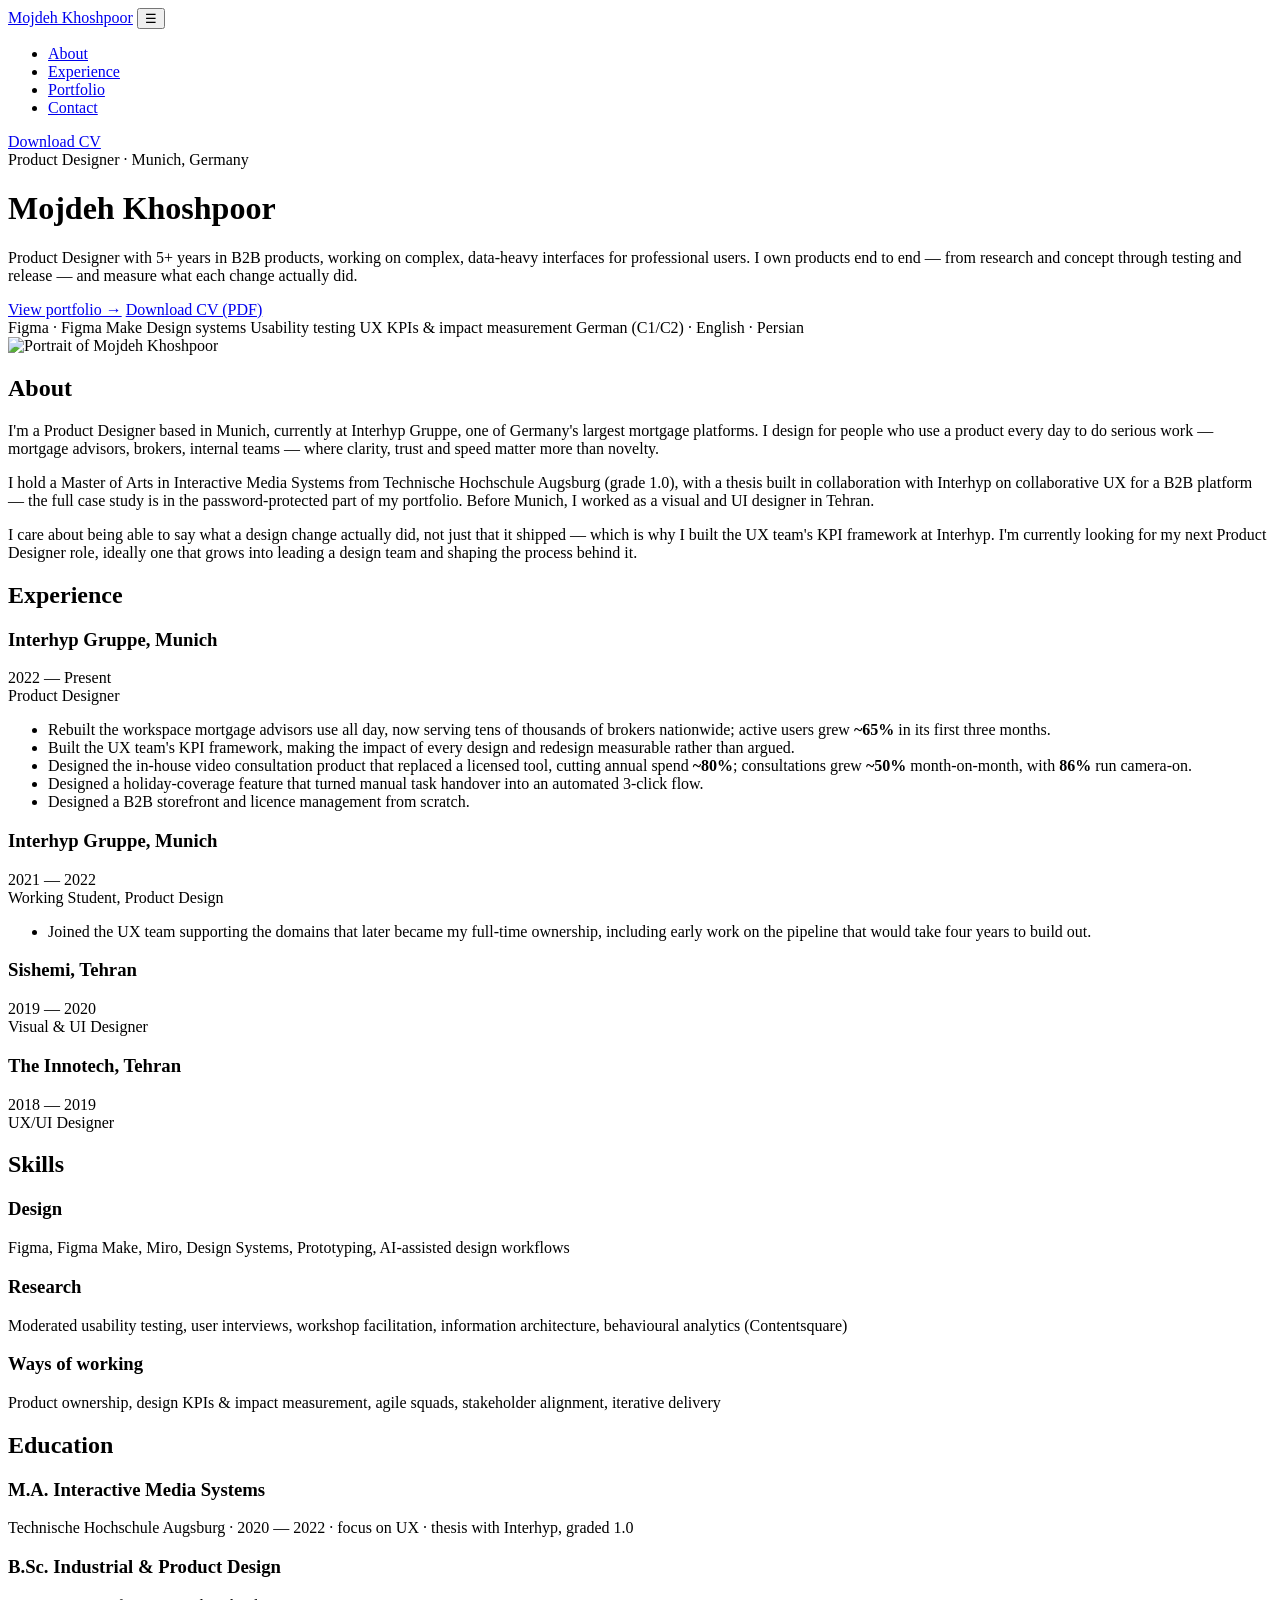
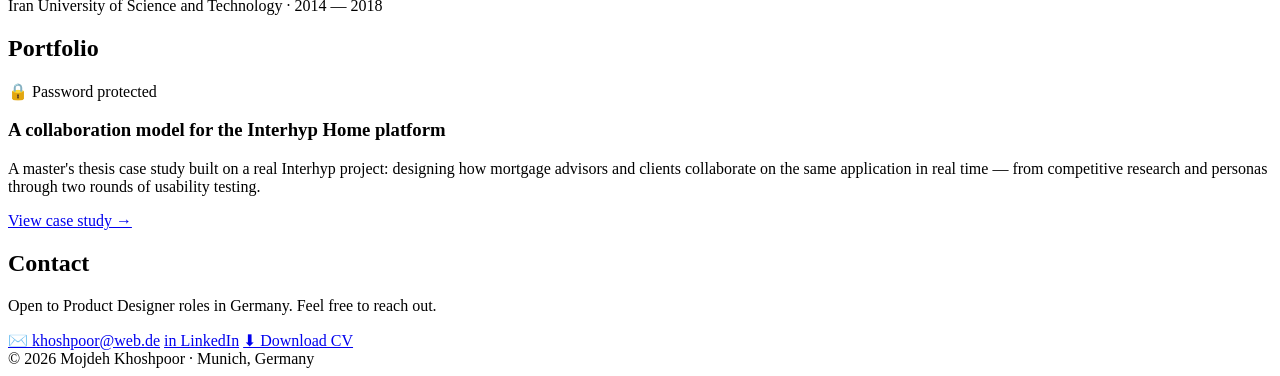
==== index.html @ 69d90b88 "Create index.html" ====
<!doctype html>
<html lang="en">
<head>
<meta charset="UTF-8">
<meta name="viewport" content="width=device-width, initial-scale=1">
<title>Mojdeh Khoshpoor — Product Designer</title>
<meta name="description" content="Mojdeh Khoshpoor, Product Designer in Munich. CV, experience and case studies.">
<link rel="icon" href="data:,">
<link rel="preconnect" href="https://fonts.googleapis.com">
<link rel="preconnect" href="https://fonts.gstatic.com" crossorigin>
<link href="https://fonts.googleapis.com/css2?family=Fraunces:opsz,wght@9..144,500;9..144,600&family=Inter:wght@400;500;600;700&display=swap" rel="stylesheet">
<link rel="stylesheet" href="assets/css/style.css">
</head>
<body>

<nav class="nav">
  <div class="wrap">
    <a class="brand" href="#top">Mojdeh Khoshpoor</a>
    <button class="menu-toggle" id="menuToggle" aria-label="Toggle menu">☰</button>
    <div class="nav-links" id="navLinks">
      <ul>
        <li><a class="navlink" href="#about">About</a></li>
        <li><a class="navlink" href="#experience">Experience</a></li>
        <li><a class="navlink" href="portfolio.html">Portfolio</a></li>
        <li><a class="navlink" href="#contact">Contact</a></li>
      </ul>
      <a class="btn" href="assets/pdf/Mojdeh_Khoshpoor_CV.pdf" download>Download CV</a>
    </div>
  </div>
</nav>

<header class="hero" id="top">
  <div class="wrap">
    <div>
      <span class="eyebrow">Product Designer · Munich, Germany</span>
      <h1>Mojdeh Khoshpoor</h1>
      <p class="lede">Product Designer with 5+ years in B2B products, working on complex, data-heavy interfaces for professional users. I own products end to end — from research and concept through testing and release — and measure what each change actually did.</p>
      <div class="hero-actions">
        <a class="btn btn-accent" href="portfolio.html">View portfolio →</a>
        <a class="btn btn-outline" href="assets/pdf/Mojdeh_Khoshpoor_CV.pdf" download>Download CV (PDF)</a>
      </div>
      <div class="hero-tags">
        <span class="tag">Figma · Figma Make</span>
        <span class="tag">Design systems</span>
        <span class="tag">Usability testing</span>
        <span class="tag">UX KPIs &amp; impact measurement</span>
        <span class="tag">German (C1/C2) · English · Persian</span>
      </div>
    </div>
    <img class="hero-photo" src="assets/img/headshot.jpg" alt="Portrait of Mojdeh Khoshpoor">
  </div>
</header>

<section id="about">
  <div class="wrap two-col">
    <h2>About</h2>
    <div>
      <p class="lede">I'm a Product Designer based in Munich, currently at Interhyp Gruppe, one of Germany's largest mortgage platforms. I design for people who use a product every day to do serious work — mortgage advisors, brokers, internal teams — where clarity, trust and speed matter more than novelty.</p>
      <p>I hold a Master of Arts in Interactive Media Systems from Technische Hochschule Augsburg (grade 1.0), with a thesis built in collaboration with Interhyp on collaborative UX for a B2B platform — the full case study is in the password-protected part of my portfolio. Before Munich, I worked as a visual and UI designer in Tehran.</p>
      <p>I care about being able to say what a design change actually did, not just that it shipped — which is why I built the UX team's KPI framework at Interhyp. I'm currently looking for my next Product Designer role, ideally one that grows into leading a design team and shaping the process behind it.</p>
    </div>
  </div>
</section>

<section id="experience">
  <div class="wrap two-col">
    <h2>Experience</h2>
    <div>

      <div class="job">
        <div class="job-head">
          <h3>Interhyp Gruppe, Munich</h3>
          <span class="job-time">2022 — Present</span>
        </div>
        <div class="job-role">Product Designer</div>
        <ul>
          <li>Rebuilt the workspace mortgage advisors use all day, now serving tens of thousands of brokers nationwide; active users grew <b>~65%</b> in its first three months.</li>
          <li>Built the UX team's KPI framework, making the impact of every design and redesign measurable rather than argued.</li>
          <li>Designed the in-house video consultation product that replaced a licensed tool, cutting annual spend <b>~80%</b>; consultations grew <b>~50%</b> month-on-month, with <b>86%</b> run camera-on.</li>
          <li>Designed a holiday-coverage feature that turned manual task handover into an automated 3-click flow.</li>
          <li>Designed a B2B storefront and licence management from scratch.</li>
        </ul>
      </div>

      <div class="job">
        <div class="job-head">
          <h3>Interhyp Gruppe, Munich</h3>
          <span class="job-time">2021 — 2022</span>
        </div>
        <div class="job-role">Working Student, Product Design</div>
        <ul>
          <li>Joined the UX team supporting the domains that later became my full-time ownership, including early work on the pipeline that would take four years to build out.</li>
        </ul>
      </div>

      <div class="job">
        <div class="job-head">
          <h3>Sishemi, Tehran</h3>
          <span class="job-time">2019 — 2020</span>
        </div>
        <div class="job-role">Visual &amp; UI Designer</div>
      </div>

      <div class="job">
        <div class="job-head">
          <h3>The Innotech, Tehran</h3>
          <span class="job-time">2018 — 2019</span>
        </div>
        <div class="job-role">UX/UI Designer</div>
      </div>

    </div>
  </div>
</section>

<section id="skills">
  <div class="wrap two-col">
    <h2>Skills</h2>
    <div class="skills-grid">
      <div class="skill-card">
        <h3>Design</h3>
        <p>Figma, Figma Make, Miro, Design Systems, Prototyping, AI-assisted design workflows</p>
      </div>
      <div class="skill-card">
        <h3>Research</h3>
        <p>Moderated usability testing, user interviews, workshop facilitation, information architecture, behavioural analytics (Contentsquare)</p>
      </div>
      <div class="skill-card">
        <h3>Ways of working</h3>
        <p>Product ownership, design KPIs &amp; impact measurement, agile squads, stakeholder alignment, iterative delivery</p>
      </div>
    </div>
  </div>
</section>

<section id="education">
  <div class="wrap two-col">
    <h2>Education</h2>
    <div>
      <div class="edu-item">
        <h3>M.A. Interactive Media Systems</h3>
        <div class="edu-meta">Technische Hochschule Augsburg · 2020 — 2022 · focus on UX · thesis with Interhyp, graded 1.0</div>
      </div>
      <div class="edu-item">
        <h3>B.Sc. Industrial &amp; Product Design</h3>
        <div class="edu-meta">Iran University of Science and Technology · 2014 — 2018</div>
      </div>
    </div>
  </div>
</section>

<section id="portfolio-teaser">
  <div class="wrap">
    <h2>Portfolio</h2>
    <div class="pf-card">
      <div>
        <span class="lock-badge">🔒 Password protected</span>
        <h3>A collaboration model for the Interhyp Home platform</h3>
        <p>A master's thesis case study built on a real Interhyp project: designing how mortgage advisors and clients collaborate on the same application in real time — from competitive research and personas through two rounds of usability testing.</p>
      </div>
      <a class="btn btn-accent" href="portfolio.html">View case study →</a>
    </div>
  </div>
</section>

<section id="contact">
  <div class="wrap two-col">
    <h2>Contact</h2>
    <div>
      <p class="lede">Open to Product Designer roles in Germany. Feel free to reach out.</p>
      <div class="contact-links">
        <a href="mailto:khoshpoor@web.de">✉️ khoshpoor@web.de</a>
        <a href="https://linkedin.com/in/mkhoshpoor" target="_blank" rel="noopener">in LinkedIn</a>
        <a href="assets/pdf/Mojdeh_Khoshpoor_CV.pdf" download>⬇ Download CV</a>
      </div>
    </div>
  </div>
</section>

<footer>
  © <span id="year"></span> Mojdeh Khoshpoor · Munich, Germany
</footer>

<script>document.getElementById('year').textContent = new Date().getFullYear();</script>
<script src="assets/js/main.js"></script>
</body>
</html>
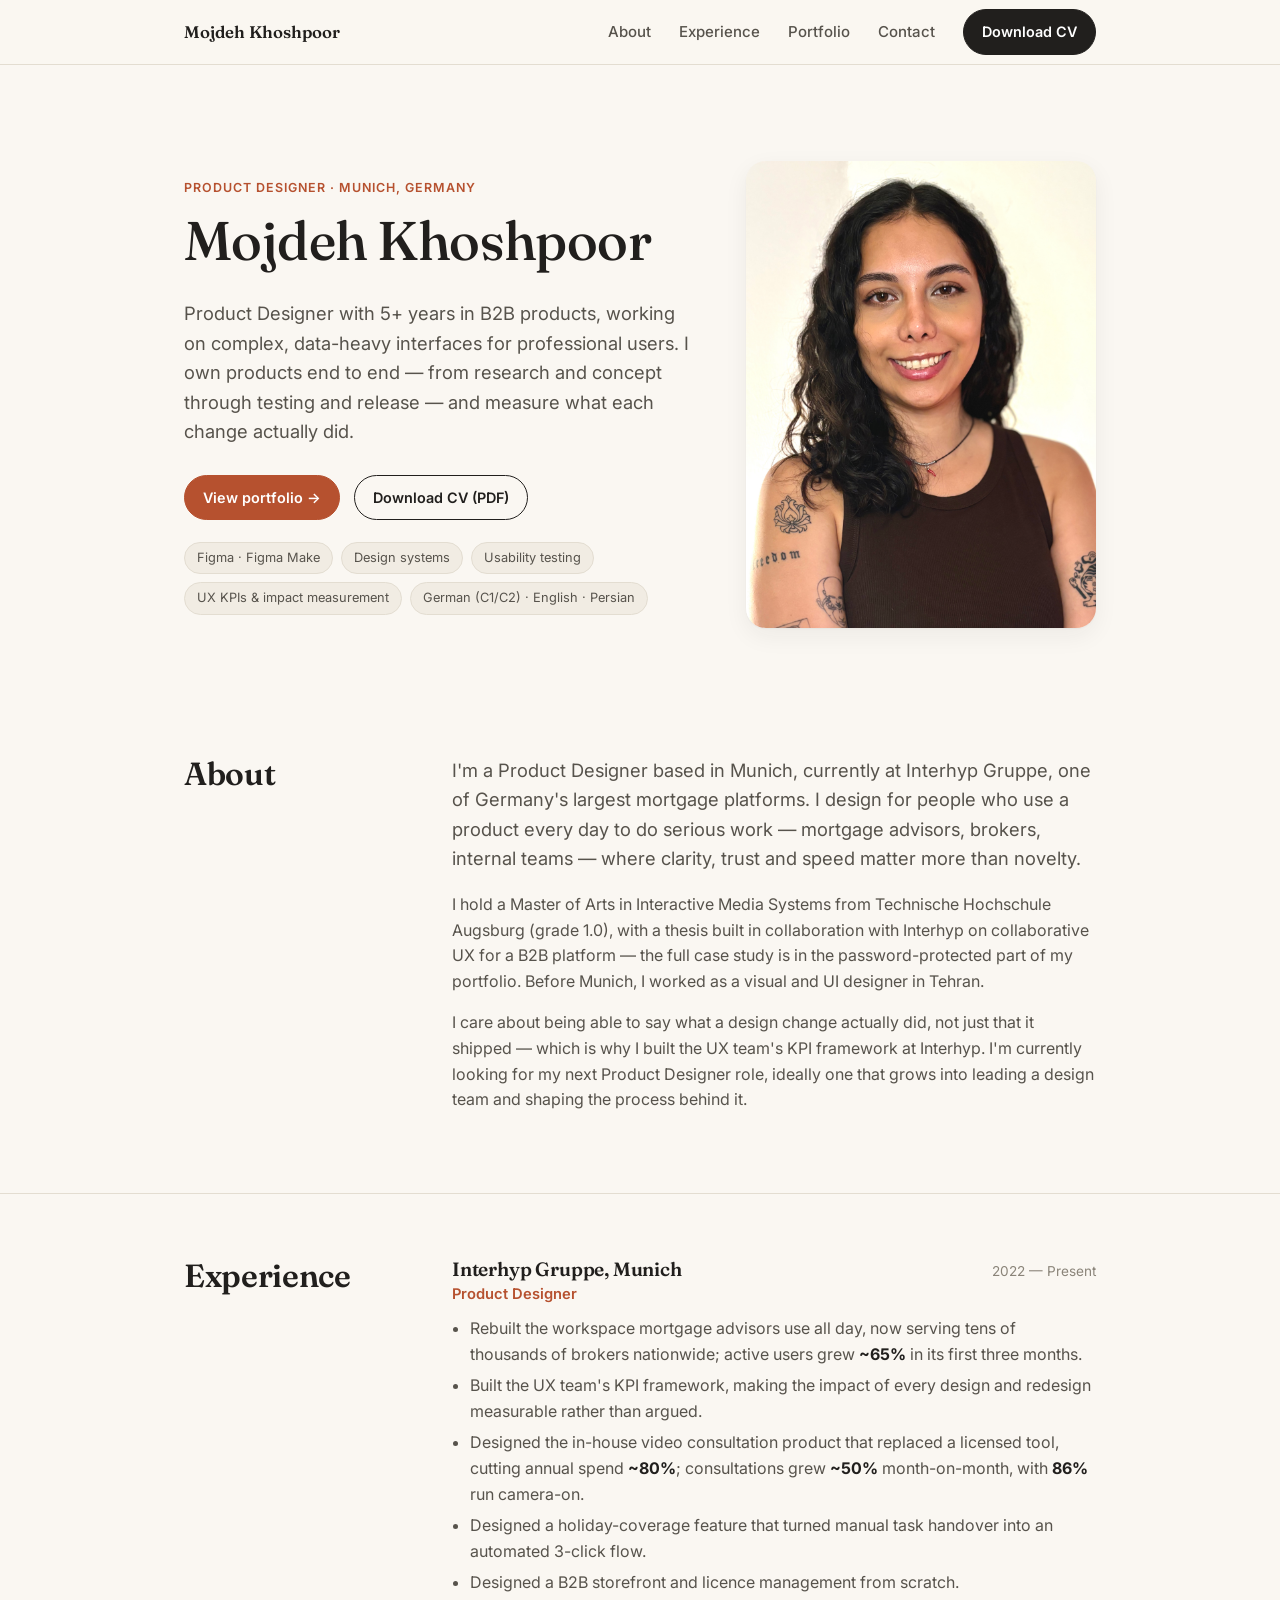
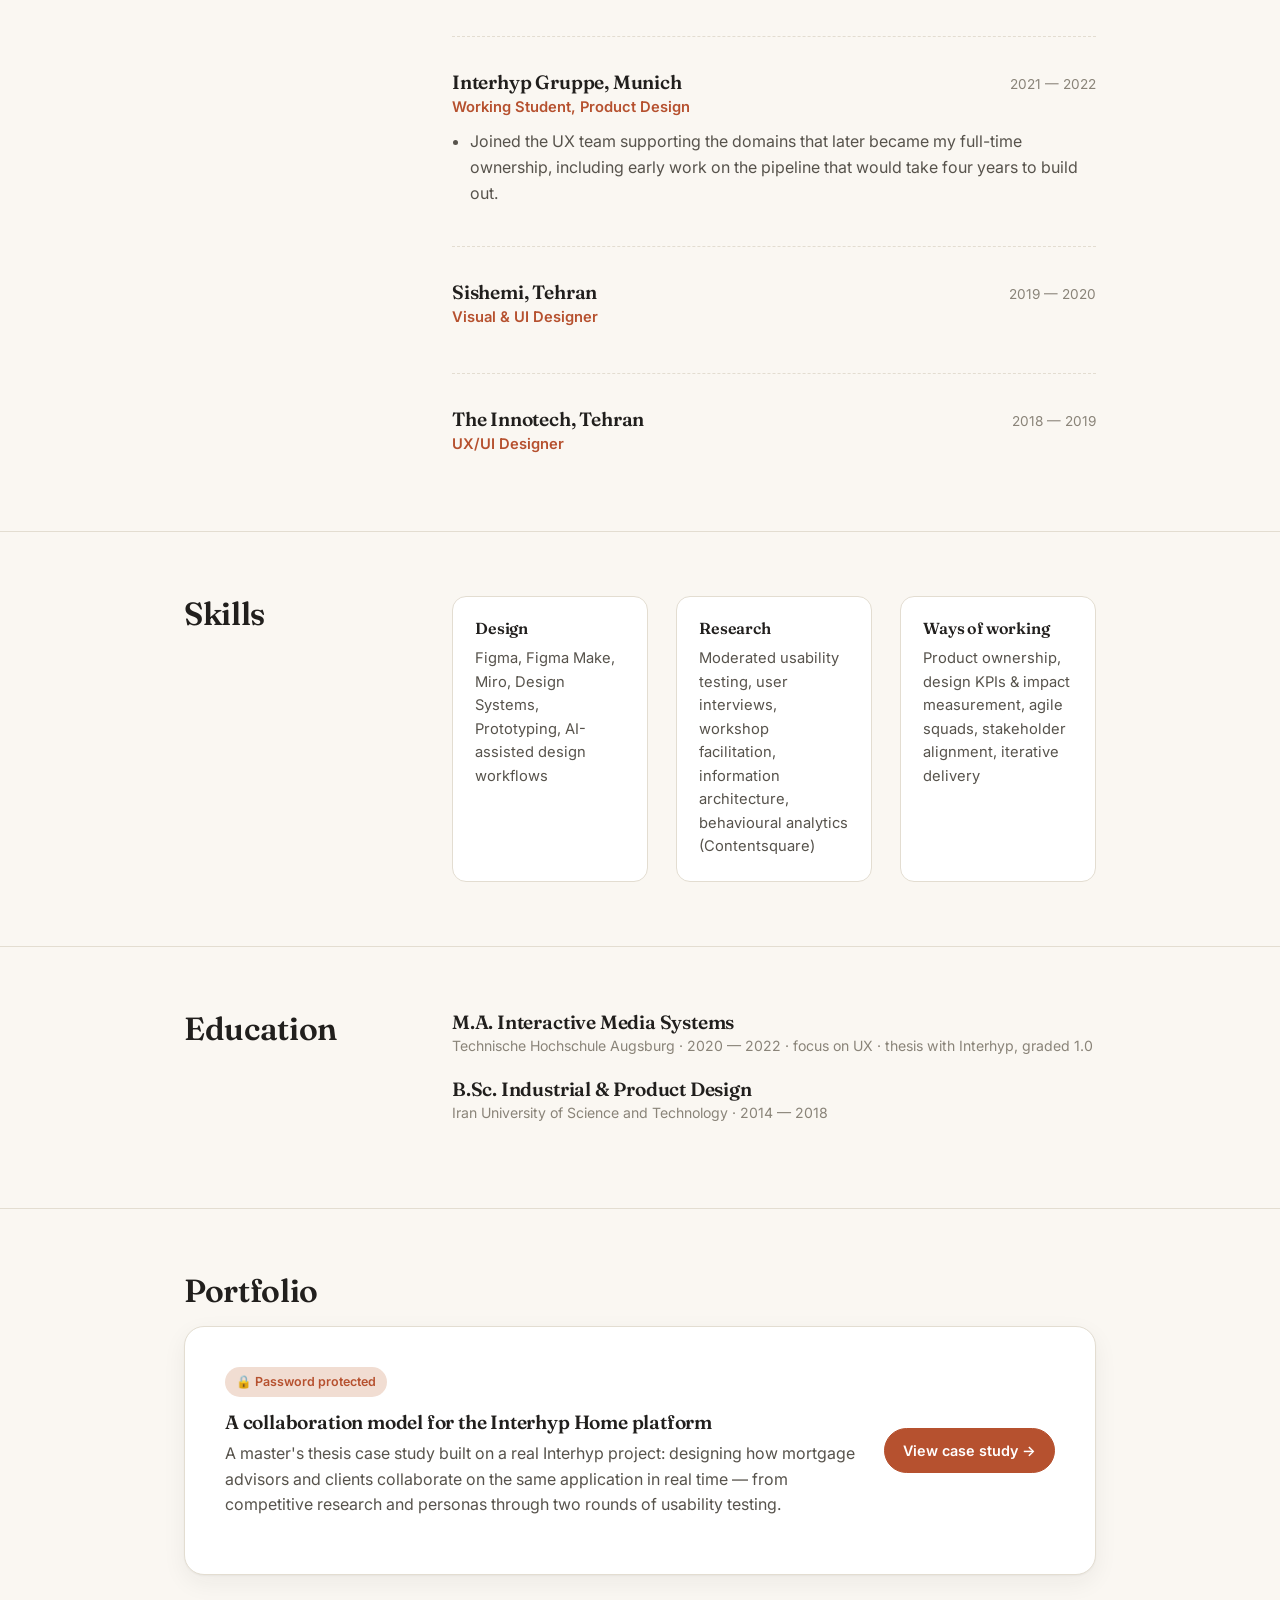
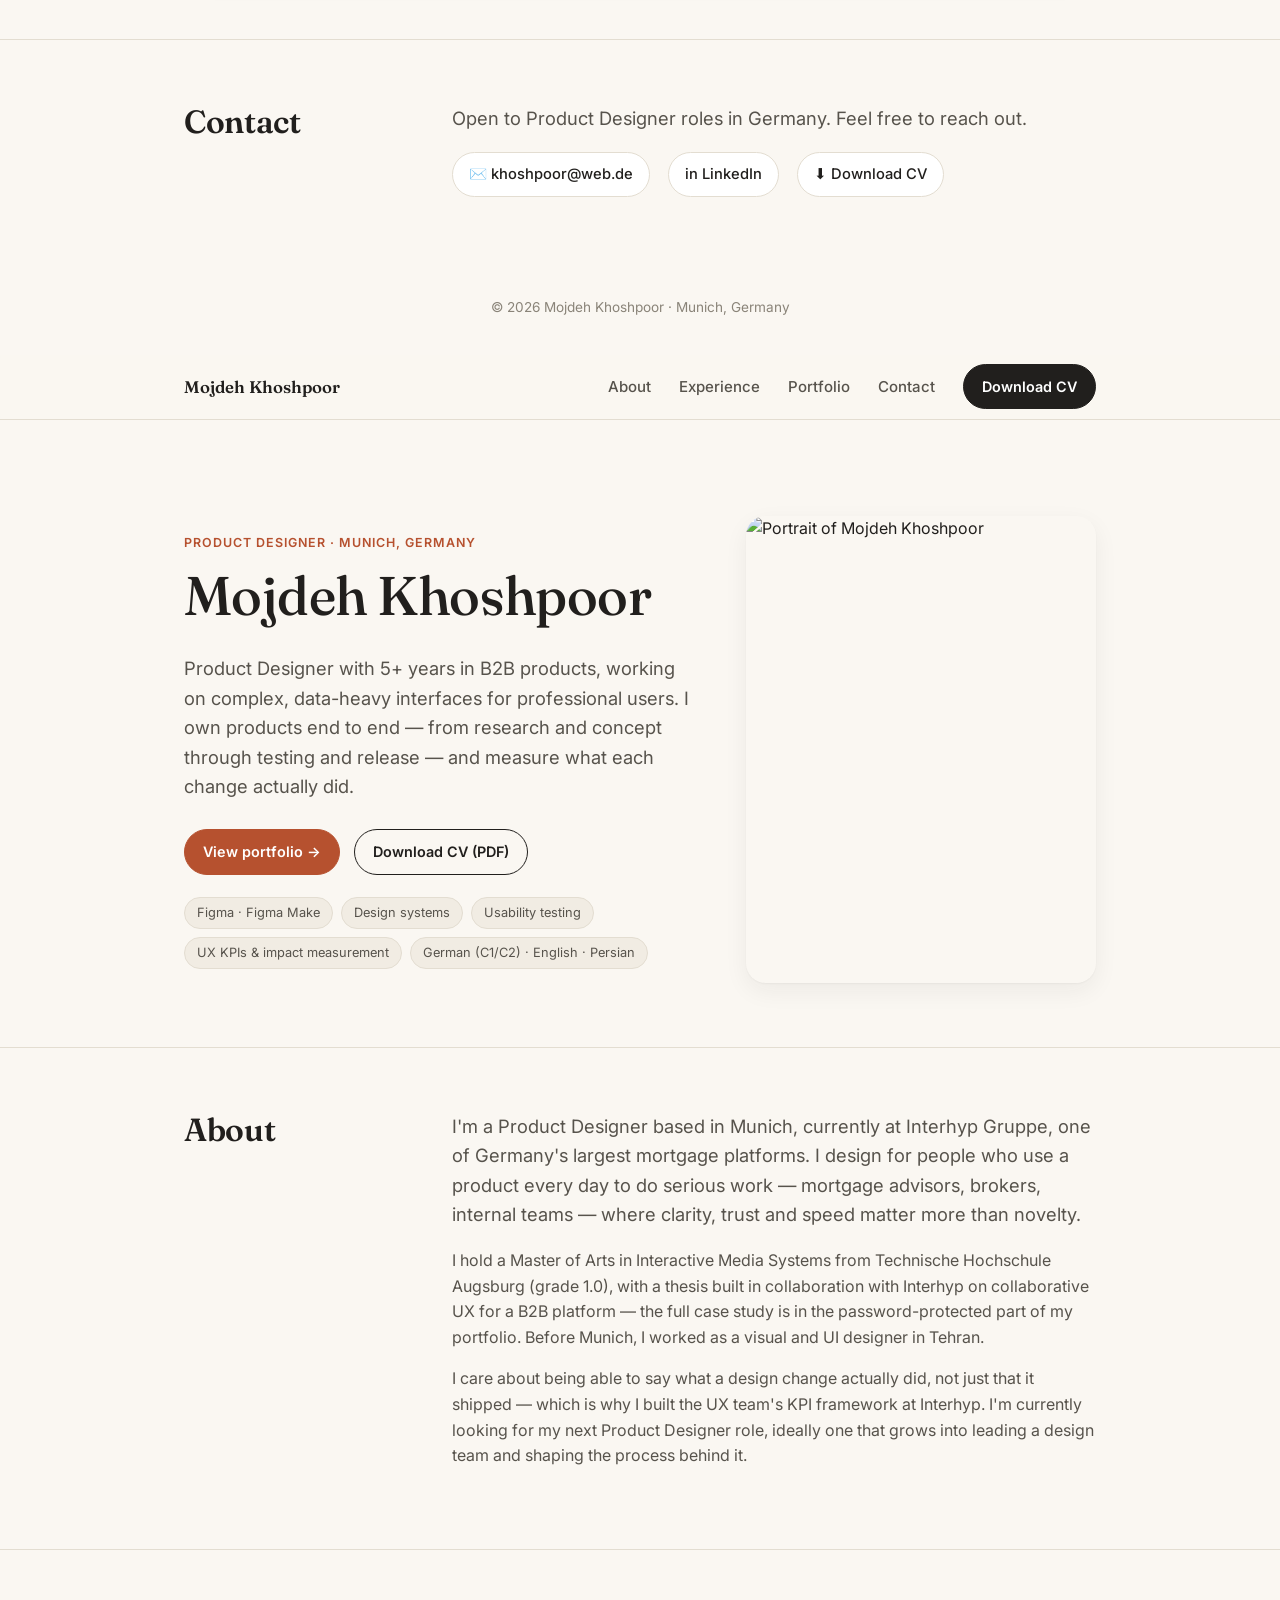
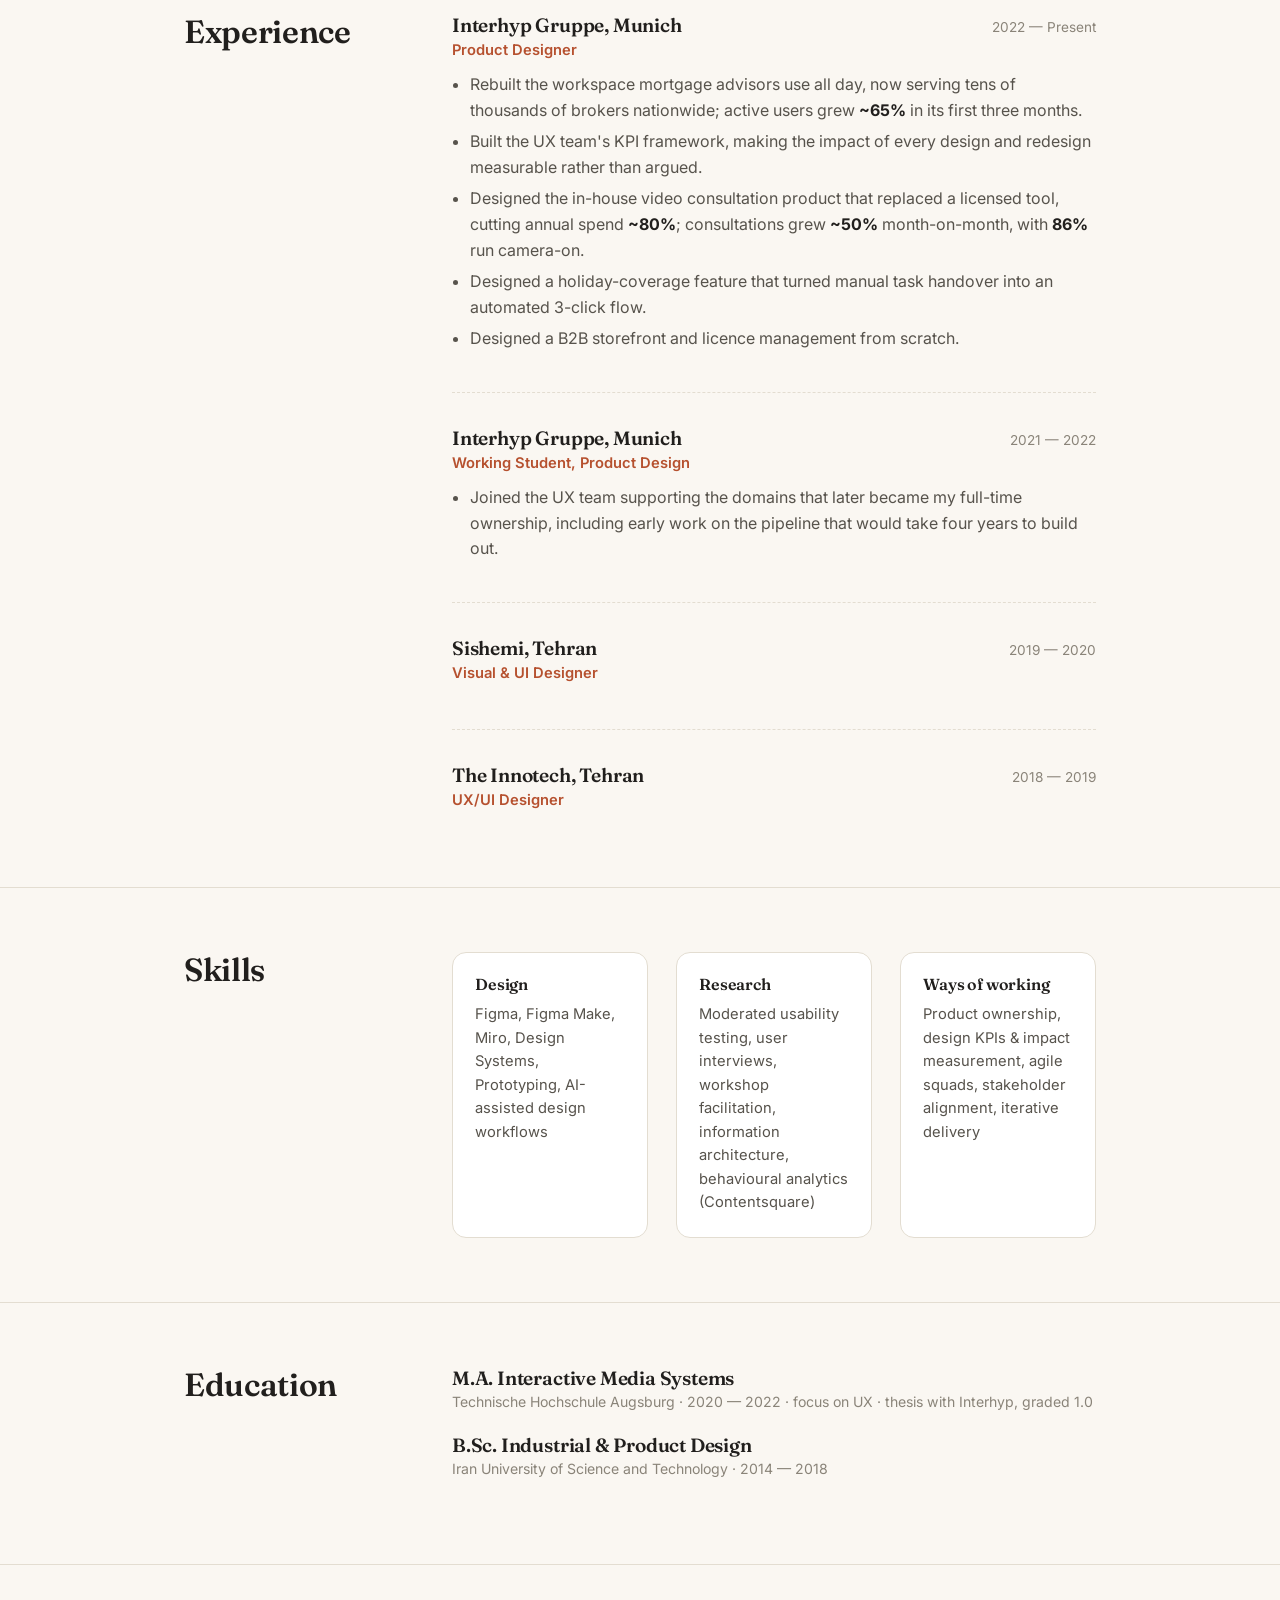
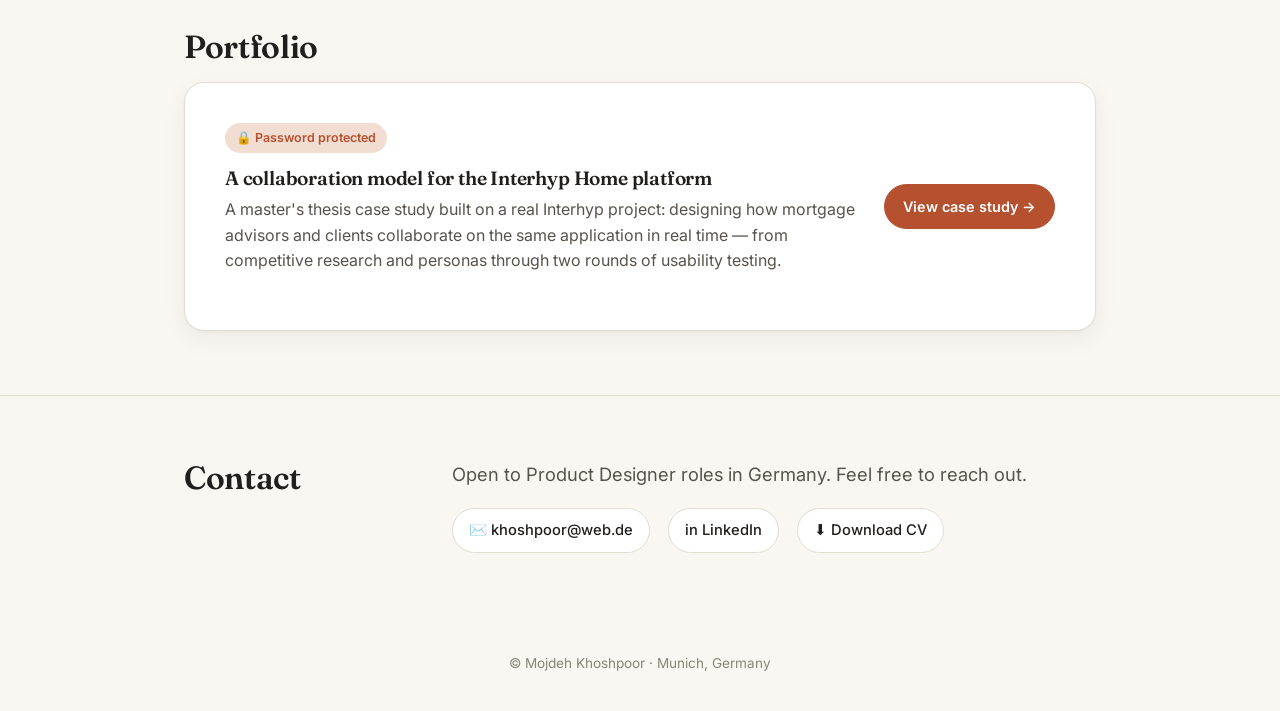
==== commit 22fdf345: "Update index.html" ====
--- a/index.html
+++ b/index.html
@@ -1,4 +1,5 @@
 <!doctype html>
+<html lang="en"><!doctype html>
 <html lang="en">
 <head>
 <meta charset="UTF-8">
@@ -47,7 +48,7 @@
         <span class="tag">German (C1/C2) · English · Persian</span>
       </div>
     </div>
-    <img class="hero-photo" src="assets/img/headshot.jpg" alt="Portrait of Mojdeh Khoshpoor">
+    <img class="hero-photo" src="assets/img/ax%20cv.jpg" alt="Portrait of Mojdeh Khoshpoor">
   </div>
 </header>
 
@@ -185,3 +186,189 @@
 <script src="assets/js/main.js"></script>
 </body>
 </html>
+
+<head>
+<meta charset="UTF-8">
+<meta name="viewport" content="width=device-width, initial-scale=1">
+<title>Mojdeh Khoshpoor — Product Designer</title>
+<meta name="description" content="Mojdeh Khoshpoor, Product Designer in Munich. CV, experience and case studies.">
+<link rel="icon" href="data:,">
+<link rel="preconnect" href="https://fonts.googleapis.com">
+<link rel="preconnect" href="https://fonts.gstatic.com" crossorigin>
+<link href="https://fonts.googleapis.com/css2?family=Fraunces:opsz,wght@9..144,500;9..144,600&family=Inter:wght@400;500;600;700&display=swap" rel="stylesheet">
+<link rel="stylesheet" href="assets/css/style.css">
+</head>
+<body>
+
+<nav class="nav">
+  <div class="wrap">
+    <a class="brand" href="#top">Mojdeh Khoshpoor</a>
+    <button class="menu-toggle" id="menuToggle" aria-label="Toggle menu">☰</button>
+    <div class="nav-links" id="navLinks">
+      <ul>
+        <li><a class="navlink" href="#about">About</a></li>
+        <li><a class="navlink" href="#experience">Experience</a></li>
+        <li><a class="navlink" href="portfolio.html">Portfolio</a></li>
+        <li><a class="navlink" href="#contact">Contact</a></li>
+      </ul>
+      <a class="btn" href="assets/pdf/Mojdeh_Khoshpoor_CV.pdf" download>Download CV</a>
+    </div>
+  </div>
+</nav>
+
+<header class="hero" id="top">
+  <div class="wrap">
+    <div>
+      <span class="eyebrow">Product Designer · Munich, Germany</span>
+      <h1>Mojdeh Khoshpoor</h1>
+      <p class="lede">Product Designer with 5+ years in B2B products, working on complex, data-heavy interfaces for professional users. I own products end to end — from research and concept through testing and release — and measure what each change actually did.</p>
+      <div class="hero-actions">
+        <a class="btn btn-accent" href="portfolio.html">View portfolio →</a>
+        <a class="btn btn-outline" href="assets/pdf/Mojdeh_Khoshpoor_CV.pdf" download>Download CV (PDF)</a>
+      </div>
+      <div class="hero-tags">
+        <span class="tag">Figma · Figma Make</span>
+        <span class="tag">Design systems</span>
+        <span class="tag">Usability testing</span>
+        <span class="tag">UX KPIs &amp; impact measurement</span>
+        <span class="tag">German (C1/C2) · English · Persian</span>
+      </div>
+    </div>
+    <img class="hero-photo" src="assets/img/headshot.jpg" alt="Portrait of Mojdeh Khoshpoor">
+  </div>
+</header>
+
+<section id="about">
+  <div class="wrap two-col">
+    <h2>About</h2>
+    <div>
+      <p class="lede">I'm a Product Designer based in Munich, currently at Interhyp Gruppe, one of Germany's largest mortgage platforms. I design for people who use a product every day to do serious work — mortgage advisors, brokers, internal teams — where clarity, trust and speed matter more than novelty.</p>
+      <p>I hold a Master of Arts in Interactive Media Systems from Technische Hochschule Augsburg (grade 1.0), with a thesis built in collaboration with Interhyp on collaborative UX for a B2B platform — the full case study is in the password-protected part of my portfolio. Before Munich, I worked as a visual and UI designer in Tehran.</p>
+      <p>I care about being able to say what a design change actually did, not just that it shipped — which is why I built the UX team's KPI framework at Interhyp. I'm currently looking for my next Product Designer role, ideally one that grows into leading a design team and shaping the process behind it.</p>
+    </div>
+  </div>
+</section>
+
+<section id="experience">
+  <div class="wrap two-col">
+    <h2>Experience</h2>
+    <div>
+
+      <div class="job">
+        <div class="job-head">
+          <h3>Interhyp Gruppe, Munich</h3>
+          <span class="job-time">2022 — Present</span>
+        </div>
+        <div class="job-role">Product Designer</div>
+        <ul>
+          <li>Rebuilt the workspace mortgage advisors use all day, now serving tens of thousands of brokers nationwide; active users grew <b>~65%</b> in its first three months.</li>
+          <li>Built the UX team's KPI framework, making the impact of every design and redesign measurable rather than argued.</li>
+          <li>Designed the in-house video consultation product that replaced a licensed tool, cutting annual spend <b>~80%</b>; consultations grew <b>~50%</b> month-on-month, with <b>86%</b> run camera-on.</li>
+          <li>Designed a holiday-coverage feature that turned manual task handover into an automated 3-click flow.</li>
+          <li>Designed a B2B storefront and licence management from scratch.</li>
+        </ul>
+      </div>
+
+      <div class="job">
+        <div class="job-head">
+          <h3>Interhyp Gruppe, Munich</h3>
+          <span class="job-time">2021 — 2022</span>
+        </div>
+        <div class="job-role">Working Student, Product Design</div>
+        <ul>
+          <li>Joined the UX team supporting the domains that later became my full-time ownership, including early work on the pipeline that would take four years to build out.</li>
+        </ul>
+      </div>
+
+      <div class="job">
+        <div class="job-head">
+          <h3>Sishemi, Tehran</h3>
+          <span class="job-time">2019 — 2020</span>
+        </div>
+        <div class="job-role">Visual &amp; UI Designer</div>
+      </div>
+
+      <div class="job">
+        <div class="job-head">
+          <h3>The Innotech, Tehran</h3>
+          <span class="job-time">2018 — 2019</span>
+        </div>
+        <div class="job-role">UX/UI Designer</div>
+      </div>
+
+    </div>
+  </div>
+</section>
+
+<section id="skills">
+  <div class="wrap two-col">
+    <h2>Skills</h2>
+    <div class="skills-grid">
+      <div class="skill-card">
+        <h3>Design</h3>
+        <p>Figma, Figma Make, Miro, Design Systems, Prototyping, AI-assisted design workflows</p>
+      </div>
+      <div class="skill-card">
+        <h3>Research</h3>
+        <p>Moderated usability testing, user interviews, workshop facilitation, information architecture, behavioural analytics (Contentsquare)</p>
+      </div>
+      <div class="skill-card">
+        <h3>Ways of working</h3>
+        <p>Product ownership, design KPIs &amp; impact measurement, agile squads, stakeholder alignment, iterative delivery</p>
+      </div>
+    </div>
+  </div>
+</section>
+
+<section id="education">
+  <div class="wrap two-col">
+    <h2>Education</h2>
+    <div>
+      <div class="edu-item">
+        <h3>M.A. Interactive Media Systems</h3>
+        <div class="edu-meta">Technische Hochschule Augsburg · 2020 — 2022 · focus on UX · thesis with Interhyp, graded 1.0</div>
+      </div>
+      <div class="edu-item">
+        <h3>B.Sc. Industrial &amp; Product Design</h3>
+        <div class="edu-meta">Iran University of Science and Technology · 2014 — 2018</div>
+      </div>
+    </div>
+  </div>
+</section>
+
+<section id="portfolio-teaser">
+  <div class="wrap">
+    <h2>Portfolio</h2>
+    <div class="pf-card">
+      <div>
+        <span class="lock-badge">🔒 Password protected</span>
+        <h3>A collaboration model for the Interhyp Home platform</h3>
+        <p>A master's thesis case study built on a real Interhyp project: designing how mortgage advisors and clients collaborate on the same application in real time — from competitive research and personas through two rounds of usability testing.</p>
+      </div>
+      <a class="btn btn-accent" href="portfolio.html">View case study →</a>
+    </div>
+  </div>
+</section>
+
+<section id="contact">
+  <div class="wrap two-col">
+    <h2>Contact</h2>
+    <div>
+      <p class="lede">Open to Product Designer roles in Germany. Feel free to reach out.</p>
+      <div class="contact-links">
+        <a href="mailto:khoshpoor@web.de">✉️ khoshpoor@web.de</a>
+        <a href="https://linkedin.com/in/mkhoshpoor" target="_blank" rel="noopener">in LinkedIn</a>
+        <a href="assets/pdf/Mojdeh_Khoshpoor_CV.pdf" download>⬇ Download CV</a>
+      </div>
+    </div>
+  </div>
+</section>
+
+<footer>
+  © <span id="year"></span> Mojdeh Khoshpoor · Munich, Germany
+</footer>
+
+<script>document.getElementById('year').textContent = new Date().getFullYear();</script>
+<script src="assets/js/main.js"></script>
+</body>
+</html>
--- a/assets/css/style.css
+++ b/assets/css/style.css
@@ -0,0 +1,340 @@
+/* ============================================
+   Mojdeh Khoshpoor — Portfolio & CV
+   ============================================ */
+
+:root{
+  --bg: #faf7f2;
+  --bg-alt: #f1ece3;
+  --ink: #211f1d;
+  --ink-soft: #57534c;
+  --ink-faint: #8a8479;
+  --line: #e3ddd1;
+  --accent: #b6512f;
+  --accent-soft: #f1ddd2;
+  --card: #ffffff;
+  --radius: 14px;
+  --maxw: 960px;
+  --serif: "Fraunces", Georgia, serif;
+  --sans: "Inter", -apple-system, BlinkMacSystemFont, "Segoe UI", sans-serif;
+  --shadow: 0 1px 2px rgba(33,31,29,0.04), 0 8px 24px rgba(33,31,29,0.06);
+}
+
+*{ box-sizing:border-box; }
+html{ scroll-behavior:smooth; }
+body{
+  margin:0;
+  background:var(--bg);
+  color:var(--ink);
+  font-family:var(--sans);
+  font-size:16px;
+  line-height:1.6;
+  -webkit-font-smoothing:antialiased;
+}
+img{ max-width:100%; display:block; }
+a{ color:inherit; }
+.wrap{ max-width:var(--maxw); margin:0 auto; padding:0 24px; }
+
+h1,h2,h3,h4{
+  font-family:var(--serif);
+  font-weight:600;
+  line-height:1.15;
+  margin:0 0 0.5em;
+  letter-spacing:-0.01em;
+}
+h1{ font-size:clamp(2.2rem, 5vw, 3.4rem); font-weight:500; }
+h2{ font-size:clamp(1.5rem, 3vw, 2rem); }
+h3{ font-size:1.2rem; }
+p{ margin:0 0 1em; color:var(--ink-soft); }
+.lede{ font-size:1.15rem; color:var(--ink-soft); }
+
+.eyebrow{
+  display:inline-block;
+  font-family:var(--sans);
+  font-size:0.78rem;
+  font-weight:600;
+  letter-spacing:0.08em;
+  text-transform:uppercase;
+  color:var(--accent);
+  margin-bottom:0.9em;
+}
+
+/* ---------- nav ---------- */
+.nav{
+  position:sticky; top:0; z-index:50;
+  background:rgba(250,247,242,0.86);
+  backdrop-filter:saturate(180%) blur(10px);
+  border-bottom:1px solid var(--line);
+}
+.nav .wrap{
+  display:flex; align-items:center; justify-content:space-between;
+  height:64px;
+}
+.nav .brand{
+  font-family:var(--serif); font-weight:600; font-size:1.05rem;
+  text-decoration:none; color:var(--ink);
+}
+.nav ul{
+  list-style:none; display:flex; gap:28px; margin:0; padding:0;
+}
+.nav a.navlink{
+  text-decoration:none; color:var(--ink-soft); font-size:0.94rem;
+  font-weight:500;
+}
+.nav a.navlink:hover{ color:var(--ink); }
+.nav-links{ display:flex; align-items:center; gap:28px; }
+.btn{
+  display:inline-flex; align-items:center; gap:8px;
+  background:var(--ink); color:#fff !important;
+  padding:10px 18px; border-radius:999px;
+  text-decoration:none; font-size:0.9rem; font-weight:600;
+  border:1px solid var(--ink);
+  transition:transform .15s ease, opacity .15s ease;
+}
+.btn:hover{ opacity:0.85; }
+.btn.btn-outline{
+  background:transparent; color:var(--ink) !important;
+  border:1px solid var(--ink);
+}
+.btn.btn-accent{ background:var(--accent); border-color:var(--accent); }
+.menu-toggle{
+  display:none; background:none; border:none; cursor:pointer;
+  font-size:1.4rem; color:var(--ink); padding:6px;
+}
+
+/* ---------- hero ---------- */
+.hero{
+  padding:96px 0 64px;
+}
+.hero .wrap{
+  display:grid; grid-template-columns: 1.3fr 0.9fr; gap:56px; align-items:center;
+}
+.hero-photo{
+  width:100%; aspect-ratio: 3/4; object-fit:cover;
+  border-radius:20px; box-shadow:var(--shadow);
+}
+.hero-actions{ display:flex; gap:14px; flex-wrap:wrap; margin-top:28px; }
+.hero-tags{ display:flex; gap:8px; flex-wrap:wrap; margin-top:22px; }
+.tag{
+  font-size:0.8rem; color:var(--ink-soft); background:var(--bg-alt);
+  border:1px solid var(--line); padding:5px 12px; border-radius:999px;
+}
+
+/* ---------- sections ---------- */
+section{ padding:64px 0; border-top:1px solid var(--line); }
+section:first-of-type{ border-top:none; }
+
+.two-col{ display:grid; grid-template-columns: 220px 1fr; gap:48px; }
+.two-col h2{ margin-bottom:0; }
+
+/* experience */
+.job{ margin-bottom:34px; padding-bottom:34px; border-bottom:1px dashed var(--line); }
+.job:last-child{ border-bottom:none; margin-bottom:0; padding-bottom:0; }
+.job-head{ display:flex; justify-content:space-between; align-items:baseline; gap:16px; flex-wrap:wrap; }
+.job-head h3{ margin:0; }
+.job-time{ font-size:0.85rem; color:var(--ink-faint); white-space:nowrap; }
+.job-role{ color:var(--accent); font-weight:600; font-size:0.92rem; margin-bottom:10px; }
+.job ul{ margin:10px 0 0; padding-left:1.1em; color:var(--ink-soft); }
+.job li{ margin-bottom:6px; }
+.job li b, .job li strong{ color:var(--ink); }
+
+/* skills grid */
+.skills-grid{ display:grid; grid-template-columns:repeat(3,1fr); gap:28px; }
+.skill-card{
+  background:var(--card); border:1px solid var(--line); border-radius:var(--radius);
+  padding:22px 22px;
+}
+.skill-card h3{ font-size:1rem; margin-bottom:10px; }
+.skill-card p{ margin:0; font-size:0.92rem; }
+
+/* education */
+.edu-item{ margin-bottom:20px; }
+.edu-item h3{ margin-bottom:2px; }
+.edu-meta{ font-size:0.88rem; color:var(--ink-faint); }
+
+/* portfolio teaser */
+.pf-card{
+  background:var(--card); border:1px solid var(--line); border-radius:20px;
+  padding:40px; display:grid; grid-template-columns: 1fr auto; gap:24px; align-items:center;
+  box-shadow:var(--shadow);
+}
+.pf-card h3{ margin-bottom:8px; }
+.lock-badge{
+  display:inline-flex; align-items:center; gap:6px;
+  font-size:0.78rem; font-weight:600; color:var(--accent);
+  background:var(--accent-soft); padding:5px 11px; border-radius:999px; margin-bottom:14px;
+}
+
+/* contact / footer */
+.contact-links{ display:flex; gap:18px; flex-wrap:wrap; margin-top:18px; }
+.contact-links a{
+  display:flex; align-items:center; gap:8px;
+  text-decoration:none; color:var(--ink);
+  border:1px solid var(--line); padding:10px 16px; border-radius:999px;
+  font-size:0.92rem; font-weight:500; background:var(--card);
+}
+.contact-links a:hover{ border-color:var(--accent); color:var(--accent); }
+footer{ padding:36px 0; text-align:center; color:var(--ink-faint); font-size:0.85rem; }
+
+/* ---------- responsive ---------- */
+@media (max-width: 860px){
+  .hero .wrap{ grid-template-columns:1fr; }
+  .hero-photo{ max-width:280px; aspect-ratio:1/1; }
+  .two-col{ grid-template-columns:1fr; }
+  .skills-grid{ grid-template-columns:1fr; }
+  .menu-toggle{ display:block; }
+  .nav-links{ position:relative; }
+  .nav-links ul{
+    display:none; position:absolute; top:52px; right:0; flex-direction:column;
+    background:var(--card); border:1px solid var(--line); border-radius:12px;
+    padding:10px; box-shadow:var(--shadow); min-width:180px; gap:2px;
+  }
+  .nav-links ul li{ width:100%; }
+  .nav-links ul a{ display:block; padding:10px 12px; border-radius:8px; }
+  .nav-links ul a:hover{ background:var(--bg-alt); }
+  .nav-links.open ul{ display:flex; }
+  .nav-links .btn{ display:none; }
+  .nav-links.open .btn{ display:inline-flex; margin-top:8px; }
+  .pf-card{ grid-template-columns:1fr; text-align:left; }
+}
+
+/* ============================================
+   Portfolio / case-study page
+   ============================================ */
+
+.case-hero{ padding:64px 0 40px; }
+.case-meta{
+  display:grid; grid-template-columns:repeat(4,1fr); gap:20px; margin-top:36px;
+  padding-top:28px; border-top:1px solid var(--line);
+}
+.case-meta div span{ display:block; }
+.case-meta .label{ font-size:0.75rem; text-transform:uppercase; letter-spacing:0.06em; color:var(--ink-faint); margin-bottom:4px; }
+.case-meta .value{ font-weight:600; font-size:0.95rem; }
+
+.case-section{ padding:52px 0; border-top:1px solid var(--line); }
+.case-section h2{ margin-bottom:0.6em; }
+.case-section .lede{ max-width:640px; }
+
+figure{ margin:28px 0; }
+figure img{ border-radius:14px; border:1px solid var(--line); }
+figcaption{ font-size:0.85rem; color:var(--ink-faint); margin-top:10px; text-align:center; }
+
+.callout{
+  background:var(--bg-alt); border-left:3px solid var(--accent);
+  padding:18px 22px; border-radius:0 10px 10px 0; margin:24px 0;
+}
+.callout p{ margin:0; color:var(--ink); font-size:0.96rem; }
+.callout .stat{ font-family:var(--serif); font-size:1.6rem; color:var(--accent); font-weight:600; margin-right:8px; }
+
+.grid-2{ display:grid; grid-template-columns:1fr 1fr; gap:24px; }
+.grid-4{ display:grid; grid-template-columns:repeat(4,1fr); gap:16px; }
+
+.persona-card{
+  background:var(--card); border:1px solid var(--line); border-radius:14px; overflow:hidden;
+}
+.persona-card img{ border-radius:0; border:none; aspect-ratio:16/10; object-fit:cover; object-position:top; }
+.persona-card .pc-body{ padding:16px 18px; }
+.persona-card h4{ margin:0 0 2px; font-family:var(--sans); font-size:0.98rem; font-weight:700; }
+.persona-card .pc-role{ font-size:0.8rem; color:var(--accent); font-weight:600; margin-bottom:8px; }
+.persona-card p{ font-size:0.86rem; margin:0; }
+
+.process-steps{ display:flex; gap:10px; flex-wrap:wrap; margin:26px 0 6px; }
+.process-steps .step{
+  flex:1; min-width:140px; background:var(--card); border:1px solid var(--line);
+  border-radius:12px; padding:16px; text-align:center; position:relative;
+}
+.process-steps .step .num{
+  width:26px; height:26px; border-radius:50%; background:var(--accent); color:#fff;
+  display:flex; align-items:center; justify-content:center; font-size:0.8rem; font-weight:700;
+  margin:0 auto 10px;
+}
+.process-steps .step h4{ font-family:var(--sans); font-size:0.88rem; margin:0; }
+
+.finding-table{ width:100%; border-collapse:collapse; margin:20px 0; font-size:0.9rem; }
+.finding-table th, .finding-table td{ text-align:left; padding:10px 12px; border-bottom:1px solid var(--line); }
+.finding-table th{ font-size:0.75rem; text-transform:uppercase; letter-spacing:0.05em; color:var(--ink-faint); font-weight:600; }
+.sev{ display:inline-block; width:10px; height:10px; border-radius:3px; margin-right:6px; vertical-align:middle; }
+.sev-3{ background:#c0432b; } .sev-2{ background:#d98a3d; } .sev-1{ background:#cbb35a; } .sev-0{ background:#9fb090; }
+
+.insight{
+  border:1px solid var(--line); border-radius:14px; padding:22px 24px; margin-bottom:18px; background:var(--card);
+}
+.insight h4{ font-family:var(--sans); font-size:0.98rem; margin-bottom:10px; }
+.insight .row{ margin-bottom:6px; font-size:0.92rem; }
+.insight .row b{ color:var(--ink); }
+
+/* ---------- selected work (multi-project) ---------- */
+.work-toc{
+  list-style:none; margin:24px 0 0; padding:0;
+  display:grid; grid-template-columns:1fr 1fr; gap:6px 24px;
+}
+.work-toc li{
+  display:flex; justify-content:space-between; align-items:baseline; gap:10px;
+  border-bottom:1px solid var(--line); padding-bottom:6px;
+}
+.work-toc a{
+  text-decoration:none; color:var(--ink); font-weight:500; font-size:0.94rem;
+}
+.work-toc a:hover{ color:var(--accent); }
+.work-toc .wt-note{
+  font-size:0.76rem; color:var(--ink-faint); white-space:nowrap;
+}
+
+.wblock{ display:grid; grid-template-columns:140px 1fr; gap:0 24px; margin-top:20px; }
+.wblock-label{
+  font-size:0.75rem; text-transform:uppercase; letter-spacing:0.07em;
+  color:var(--ink-faint); font-weight:600; padding-top:2px;
+}
+.wblock p{ margin:0 0 0.8em; }
+.wblock p:last-child{ margin-bottom:0; }
+.wblock ul{ margin:0; padding-left:1.1em; color:var(--ink-soft); }
+.wblock li{ margin-bottom:6px; }
+.wblock b{ color:var(--accent); }
+
+.metrics{ display:grid; grid-template-columns:repeat(3,1fr); gap:14px; }
+.metric{
+  background:var(--card); border:1px solid var(--line); border-radius:12px; padding:16px 18px;
+}
+.metric-num{
+  display:block; font-family:var(--serif); font-size:1.6rem; font-weight:600; color:var(--accent);
+}
+.metric-cap{ display:block; margin-top:6px; font-size:0.84rem; line-height:1.4; color:var(--ink-soft); }
+
+/* ---------- password gate ---------- */
+.gate{
+  min-height:80vh; display:flex; align-items:center; justify-content:center; padding:40px 24px;
+}
+.gate-card{
+  max-width:400px; width:100%; background:var(--card); border:1px solid var(--line);
+  border-radius:20px; padding:40px 36px; text-align:center; box-shadow:var(--shadow);
+}
+.gate-card .icon{ font-size:1.8rem; margin-bottom:14px; }
+.gate-card h2{ margin-bottom:8px; font-size:1.4rem; }
+.gate-card p{ font-size:0.92rem; margin-bottom:22px; }
+.gate-form{ display:flex; flex-direction:column; gap:12px; }
+.gate-form input{
+  padding:12px 16px; border-radius:10px; border:1px solid var(--line);
+  font-size:1rem; font-family:var(--sans); background:var(--bg);
+}
+.gate-form input:focus{ outline:2px solid var(--accent); outline-offset:1px; }
+.gate-form button{
+  padding:12px 16px; border-radius:10px; border:none; background:var(--ink); color:#fff;
+  font-size:0.95rem; font-weight:600; cursor:pointer;
+}
+.gate-form button:hover{ opacity:0.88; }
+.gate-error{ color:var(--accent); font-size:0.85rem; min-height:1.2em; }
+.hidden{ display:none !important; }
+
+@media (max-width:760px){
+  .case-meta{ grid-template-columns:repeat(2,1fr); }
+  .grid-2, .grid-4{ grid-template-columns:1fr 1fr; }
+  .metrics{ grid-template-columns:1fr 1fr; }
+  .work-toc{ grid-template-columns:1fr; }
+}
+@media (max-width:520px){
+  .grid-4{ grid-template-columns:1fr 1fr; }
+  .metrics{ grid-template-columns:1fr; }
+}
+@media (max-width:600px){
+  .wblock{ grid-template-columns:1fr; gap:4px; }
+  .wblock-label{ padding-top:0; }
+}
--- a/assets/css/style.css
+++ b/assets/css/style.css
@@ -0,0 +1,340 @@
+/* ============================================
+   Mojdeh Khoshpoor — Portfolio & CV
+   ============================================ */
+
+:root{
+  --bg: #faf7f2;
+  --bg-alt: #f1ece3;
+  --ink: #211f1d;
+  --ink-soft: #57534c;
+  --ink-faint: #8a8479;
+  --line: #e3ddd1;
+  --accent: #b6512f;
+  --accent-soft: #f1ddd2;
+  --card: #ffffff;
+  --radius: 14px;
+  --maxw: 960px;
+  --serif: "Fraunces", Georgia, serif;
+  --sans: "Inter", -apple-system, BlinkMacSystemFont, "Segoe UI", sans-serif;
+  --shadow: 0 1px 2px rgba(33,31,29,0.04), 0 8px 24px rgba(33,31,29,0.06);
+}
+
+*{ box-sizing:border-box; }
+html{ scroll-behavior:smooth; }
+body{
+  margin:0;
+  background:var(--bg);
+  color:var(--ink);
+  font-family:var(--sans);
+  font-size:16px;
+  line-height:1.6;
+  -webkit-font-smoothing:antialiased;
+}
+img{ max-width:100%; display:block; }
+a{ color:inherit; }
+.wrap{ max-width:var(--maxw); margin:0 auto; padding:0 24px; }
+
+h1,h2,h3,h4{
+  font-family:var(--serif);
+  font-weight:600;
+  line-height:1.15;
+  margin:0 0 0.5em;
+  letter-spacing:-0.01em;
+}
+h1{ font-size:clamp(2.2rem, 5vw, 3.4rem); font-weight:500; }
+h2{ font-size:clamp(1.5rem, 3vw, 2rem); }
+h3{ font-size:1.2rem; }
+p{ margin:0 0 1em; color:var(--ink-soft); }
+.lede{ font-size:1.15rem; color:var(--ink-soft); }
+
+.eyebrow{
+  display:inline-block;
+  font-family:var(--sans);
+  font-size:0.78rem;
+  font-weight:600;
+  letter-spacing:0.08em;
+  text-transform:uppercase;
+  color:var(--accent);
+  margin-bottom:0.9em;
+}
+
+/* ---------- nav ---------- */
+.nav{
+  position:sticky; top:0; z-index:50;
+  background:rgba(250,247,242,0.86);
+  backdrop-filter:saturate(180%) blur(10px);
+  border-bottom:1px solid var(--line);
+}
+.nav .wrap{
+  display:flex; align-items:center; justify-content:space-between;
+  height:64px;
+}
+.nav .brand{
+  font-family:var(--serif); font-weight:600; font-size:1.05rem;
+  text-decoration:none; color:var(--ink);
+}
+.nav ul{
+  list-style:none; display:flex; gap:28px; margin:0; padding:0;
+}
+.nav a.navlink{
+  text-decoration:none; color:var(--ink-soft); font-size:0.94rem;
+  font-weight:500;
+}
+.nav a.navlink:hover{ color:var(--ink); }
+.nav-links{ display:flex; align-items:center; gap:28px; }
+.btn{
+  display:inline-flex; align-items:center; gap:8px;
+  background:var(--ink); color:#fff !important;
+  padding:10px 18px; border-radius:999px;
+  text-decoration:none; font-size:0.9rem; font-weight:600;
+  border:1px solid var(--ink);
+  transition:transform .15s ease, opacity .15s ease;
+}
+.btn:hover{ opacity:0.85; }
+.btn.btn-outline{
+  background:transparent; color:var(--ink) !important;
+  border:1px solid var(--ink);
+}
+.btn.btn-accent{ background:var(--accent); border-color:var(--accent); }
+.menu-toggle{
+  display:none; background:none; border:none; cursor:pointer;
+  font-size:1.4rem; color:var(--ink); padding:6px;
+}
+
+/* ---------- hero ---------- */
+.hero{
+  padding:96px 0 64px;
+}
+.hero .wrap{
+  display:grid; grid-template-columns: 1.3fr 0.9fr; gap:56px; align-items:center;
+}
+.hero-photo{
+  width:100%; aspect-ratio: 3/4; object-fit:cover;
+  border-radius:20px; box-shadow:var(--shadow);
+}
+.hero-actions{ display:flex; gap:14px; flex-wrap:wrap; margin-top:28px; }
+.hero-tags{ display:flex; gap:8px; flex-wrap:wrap; margin-top:22px; }
+.tag{
+  font-size:0.8rem; color:var(--ink-soft); background:var(--bg-alt);
+  border:1px solid var(--line); padding:5px 12px; border-radius:999px;
+}
+
+/* ---------- sections ---------- */
+section{ padding:64px 0; border-top:1px solid var(--line); }
+section:first-of-type{ border-top:none; }
+
+.two-col{ display:grid; grid-template-columns: 220px 1fr; gap:48px; }
+.two-col h2{ margin-bottom:0; }
+
+/* experience */
+.job{ margin-bottom:34px; padding-bottom:34px; border-bottom:1px dashed var(--line); }
+.job:last-child{ border-bottom:none; margin-bottom:0; padding-bottom:0; }
+.job-head{ display:flex; justify-content:space-between; align-items:baseline; gap:16px; flex-wrap:wrap; }
+.job-head h3{ margin:0; }
+.job-time{ font-size:0.85rem; color:var(--ink-faint); white-space:nowrap; }
+.job-role{ color:var(--accent); font-weight:600; font-size:0.92rem; margin-bottom:10px; }
+.job ul{ margin:10px 0 0; padding-left:1.1em; color:var(--ink-soft); }
+.job li{ margin-bottom:6px; }
+.job li b, .job li strong{ color:var(--ink); }
+
+/* skills grid */
+.skills-grid{ display:grid; grid-template-columns:repeat(3,1fr); gap:28px; }
+.skill-card{
+  background:var(--card); border:1px solid var(--line); border-radius:var(--radius);
+  padding:22px 22px;
+}
+.skill-card h3{ font-size:1rem; margin-bottom:10px; }
+.skill-card p{ margin:0; font-size:0.92rem; }
+
+/* education */
+.edu-item{ margin-bottom:20px; }
+.edu-item h3{ margin-bottom:2px; }
+.edu-meta{ font-size:0.88rem; color:var(--ink-faint); }
+
+/* portfolio teaser */
+.pf-card{
+  background:var(--card); border:1px solid var(--line); border-radius:20px;
+  padding:40px; display:grid; grid-template-columns: 1fr auto; gap:24px; align-items:center;
+  box-shadow:var(--shadow);
+}
+.pf-card h3{ margin-bottom:8px; }
+.lock-badge{
+  display:inline-flex; align-items:center; gap:6px;
+  font-size:0.78rem; font-weight:600; color:var(--accent);
+  background:var(--accent-soft); padding:5px 11px; border-radius:999px; margin-bottom:14px;
+}
+
+/* contact / footer */
+.contact-links{ display:flex; gap:18px; flex-wrap:wrap; margin-top:18px; }
+.contact-links a{
+  display:flex; align-items:center; gap:8px;
+  text-decoration:none; color:var(--ink);
+  border:1px solid var(--line); padding:10px 16px; border-radius:999px;
+  font-size:0.92rem; font-weight:500; background:var(--card);
+}
+.contact-links a:hover{ border-color:var(--accent); color:var(--accent); }
+footer{ padding:36px 0; text-align:center; color:var(--ink-faint); font-size:0.85rem; }
+
+/* ---------- responsive ---------- */
+@media (max-width: 860px){
+  .hero .wrap{ grid-template-columns:1fr; }
+  .hero-photo{ max-width:280px; aspect-ratio:1/1; }
+  .two-col{ grid-template-columns:1fr; }
+  .skills-grid{ grid-template-columns:1fr; }
+  .menu-toggle{ display:block; }
+  .nav-links{ position:relative; }
+  .nav-links ul{
+    display:none; position:absolute; top:52px; right:0; flex-direction:column;
+    background:var(--card); border:1px solid var(--line); border-radius:12px;
+    padding:10px; box-shadow:var(--shadow); min-width:180px; gap:2px;
+  }
+  .nav-links ul li{ width:100%; }
+  .nav-links ul a{ display:block; padding:10px 12px; border-radius:8px; }
+  .nav-links ul a:hover{ background:var(--bg-alt); }
+  .nav-links.open ul{ display:flex; }
+  .nav-links .btn{ display:none; }
+  .nav-links.open .btn{ display:inline-flex; margin-top:8px; }
+  .pf-card{ grid-template-columns:1fr; text-align:left; }
+}
+
+/* ============================================
+   Portfolio / case-study page
+   ============================================ */
+
+.case-hero{ padding:64px 0 40px; }
+.case-meta{
+  display:grid; grid-template-columns:repeat(4,1fr); gap:20px; margin-top:36px;
+  padding-top:28px; border-top:1px solid var(--line);
+}
+.case-meta div span{ display:block; }
+.case-meta .label{ font-size:0.75rem; text-transform:uppercase; letter-spacing:0.06em; color:var(--ink-faint); margin-bottom:4px; }
+.case-meta .value{ font-weight:600; font-size:0.95rem; }
+
+.case-section{ padding:52px 0; border-top:1px solid var(--line); }
+.case-section h2{ margin-bottom:0.6em; }
+.case-section .lede{ max-width:640px; }
+
+figure{ margin:28px 0; }
+figure img{ border-radius:14px; border:1px solid var(--line); }
+figcaption{ font-size:0.85rem; color:var(--ink-faint); margin-top:10px; text-align:center; }
+
+.callout{
+  background:var(--bg-alt); border-left:3px solid var(--accent);
+  padding:18px 22px; border-radius:0 10px 10px 0; margin:24px 0;
+}
+.callout p{ margin:0; color:var(--ink); font-size:0.96rem; }
+.callout .stat{ font-family:var(--serif); font-size:1.6rem; color:var(--accent); font-weight:600; margin-right:8px; }
+
+.grid-2{ display:grid; grid-template-columns:1fr 1fr; gap:24px; }
+.grid-4{ display:grid; grid-template-columns:repeat(4,1fr); gap:16px; }
+
+.persona-card{
+  background:var(--card); border:1px solid var(--line); border-radius:14px; overflow:hidden;
+}
+.persona-card img{ border-radius:0; border:none; aspect-ratio:16/10; object-fit:cover; object-position:top; }
+.persona-card .pc-body{ padding:16px 18px; }
+.persona-card h4{ margin:0 0 2px; font-family:var(--sans); font-size:0.98rem; font-weight:700; }
+.persona-card .pc-role{ font-size:0.8rem; color:var(--accent); font-weight:600; margin-bottom:8px; }
+.persona-card p{ font-size:0.86rem; margin:0; }
+
+.process-steps{ display:flex; gap:10px; flex-wrap:wrap; margin:26px 0 6px; }
+.process-steps .step{
+  flex:1; min-width:140px; background:var(--card); border:1px solid var(--line);
+  border-radius:12px; padding:16px; text-align:center; position:relative;
+}
+.process-steps .step .num{
+  width:26px; height:26px; border-radius:50%; background:var(--accent); color:#fff;
+  display:flex; align-items:center; justify-content:center; font-size:0.8rem; font-weight:700;
+  margin:0 auto 10px;
+}
+.process-steps .step h4{ font-family:var(--sans); font-size:0.88rem; margin:0; }
+
+.finding-table{ width:100%; border-collapse:collapse; margin:20px 0; font-size:0.9rem; }
+.finding-table th, .finding-table td{ text-align:left; padding:10px 12px; border-bottom:1px solid var(--line); }
+.finding-table th{ font-size:0.75rem; text-transform:uppercase; letter-spacing:0.05em; color:var(--ink-faint); font-weight:600; }
+.sev{ display:inline-block; width:10px; height:10px; border-radius:3px; margin-right:6px; vertical-align:middle; }
+.sev-3{ background:#c0432b; } .sev-2{ background:#d98a3d; } .sev-1{ background:#cbb35a; } .sev-0{ background:#9fb090; }
+
+.insight{
+  border:1px solid var(--line); border-radius:14px; padding:22px 24px; margin-bottom:18px; background:var(--card);
+}
+.insight h4{ font-family:var(--sans); font-size:0.98rem; margin-bottom:10px; }
+.insight .row{ margin-bottom:6px; font-size:0.92rem; }
+.insight .row b{ color:var(--ink); }
+
+/* ---------- selected work (multi-project) ---------- */
+.work-toc{
+  list-style:none; margin:24px 0 0; padding:0;
+  display:grid; grid-template-columns:1fr 1fr; gap:6px 24px;
+}
+.work-toc li{
+  display:flex; justify-content:space-between; align-items:baseline; gap:10px;
+  border-bottom:1px solid var(--line); padding-bottom:6px;
+}
+.work-toc a{
+  text-decoration:none; color:var(--ink); font-weight:500; font-size:0.94rem;
+}
+.work-toc a:hover{ color:var(--accent); }
+.work-toc .wt-note{
+  font-size:0.76rem; color:var(--ink-faint); white-space:nowrap;
+}
+
+.wblock{ display:grid; grid-template-columns:140px 1fr; gap:0 24px; margin-top:20px; }
+.wblock-label{
+  font-size:0.75rem; text-transform:uppercase; letter-spacing:0.07em;
+  color:var(--ink-faint); font-weight:600; padding-top:2px;
+}
+.wblock p{ margin:0 0 0.8em; }
+.wblock p:last-child{ margin-bottom:0; }
+.wblock ul{ margin:0; padding-left:1.1em; color:var(--ink-soft); }
+.wblock li{ margin-bottom:6px; }
+.wblock b{ color:var(--accent); }
+
+.metrics{ display:grid; grid-template-columns:repeat(3,1fr); gap:14px; }
+.metric{
+  background:var(--card); border:1px solid var(--line); border-radius:12px; padding:16px 18px;
+}
+.metric-num{
+  display:block; font-family:var(--serif); font-size:1.6rem; font-weight:600; color:var(--accent);
+}
+.metric-cap{ display:block; margin-top:6px; font-size:0.84rem; line-height:1.4; color:var(--ink-soft); }
+
+/* ---------- password gate ---------- */
+.gate{
+  min-height:80vh; display:flex; align-items:center; justify-content:center; padding:40px 24px;
+}
+.gate-card{
+  max-width:400px; width:100%; background:var(--card); border:1px solid var(--line);
+  border-radius:20px; padding:40px 36px; text-align:center; box-shadow:var(--shadow);
+}
+.gate-card .icon{ font-size:1.8rem; margin-bottom:14px; }
+.gate-card h2{ margin-bottom:8px; font-size:1.4rem; }
+.gate-card p{ font-size:0.92rem; margin-bottom:22px; }
+.gate-form{ display:flex; flex-direction:column; gap:12px; }
+.gate-form input{
+  padding:12px 16px; border-radius:10px; border:1px solid var(--line);
+  font-size:1rem; font-family:var(--sans); background:var(--bg);
+}
+.gate-form input:focus{ outline:2px solid var(--accent); outline-offset:1px; }
+.gate-form button{
+  padding:12px 16px; border-radius:10px; border:none; background:var(--ink); color:#fff;
+  font-size:0.95rem; font-weight:600; cursor:pointer;
+}
+.gate-form button:hover{ opacity:0.88; }
+.gate-error{ color:var(--accent); font-size:0.85rem; min-height:1.2em; }
+.hidden{ display:none !important; }
+
+@media (max-width:760px){
+  .case-meta{ grid-template-columns:repeat(2,1fr); }
+  .grid-2, .grid-4{ grid-template-columns:1fr 1fr; }
+  .metrics{ grid-template-columns:1fr 1fr; }
+  .work-toc{ grid-template-columns:1fr; }
+}
+@media (max-width:520px){
+  .grid-4{ grid-template-columns:1fr 1fr; }
+  .metrics{ grid-template-columns:1fr; }
+}
+@media (max-width:600px){
+  .wblock{ grid-template-columns:1fr; gap:4px; }
+  .wblock-label{ padding-top:0; }
+}
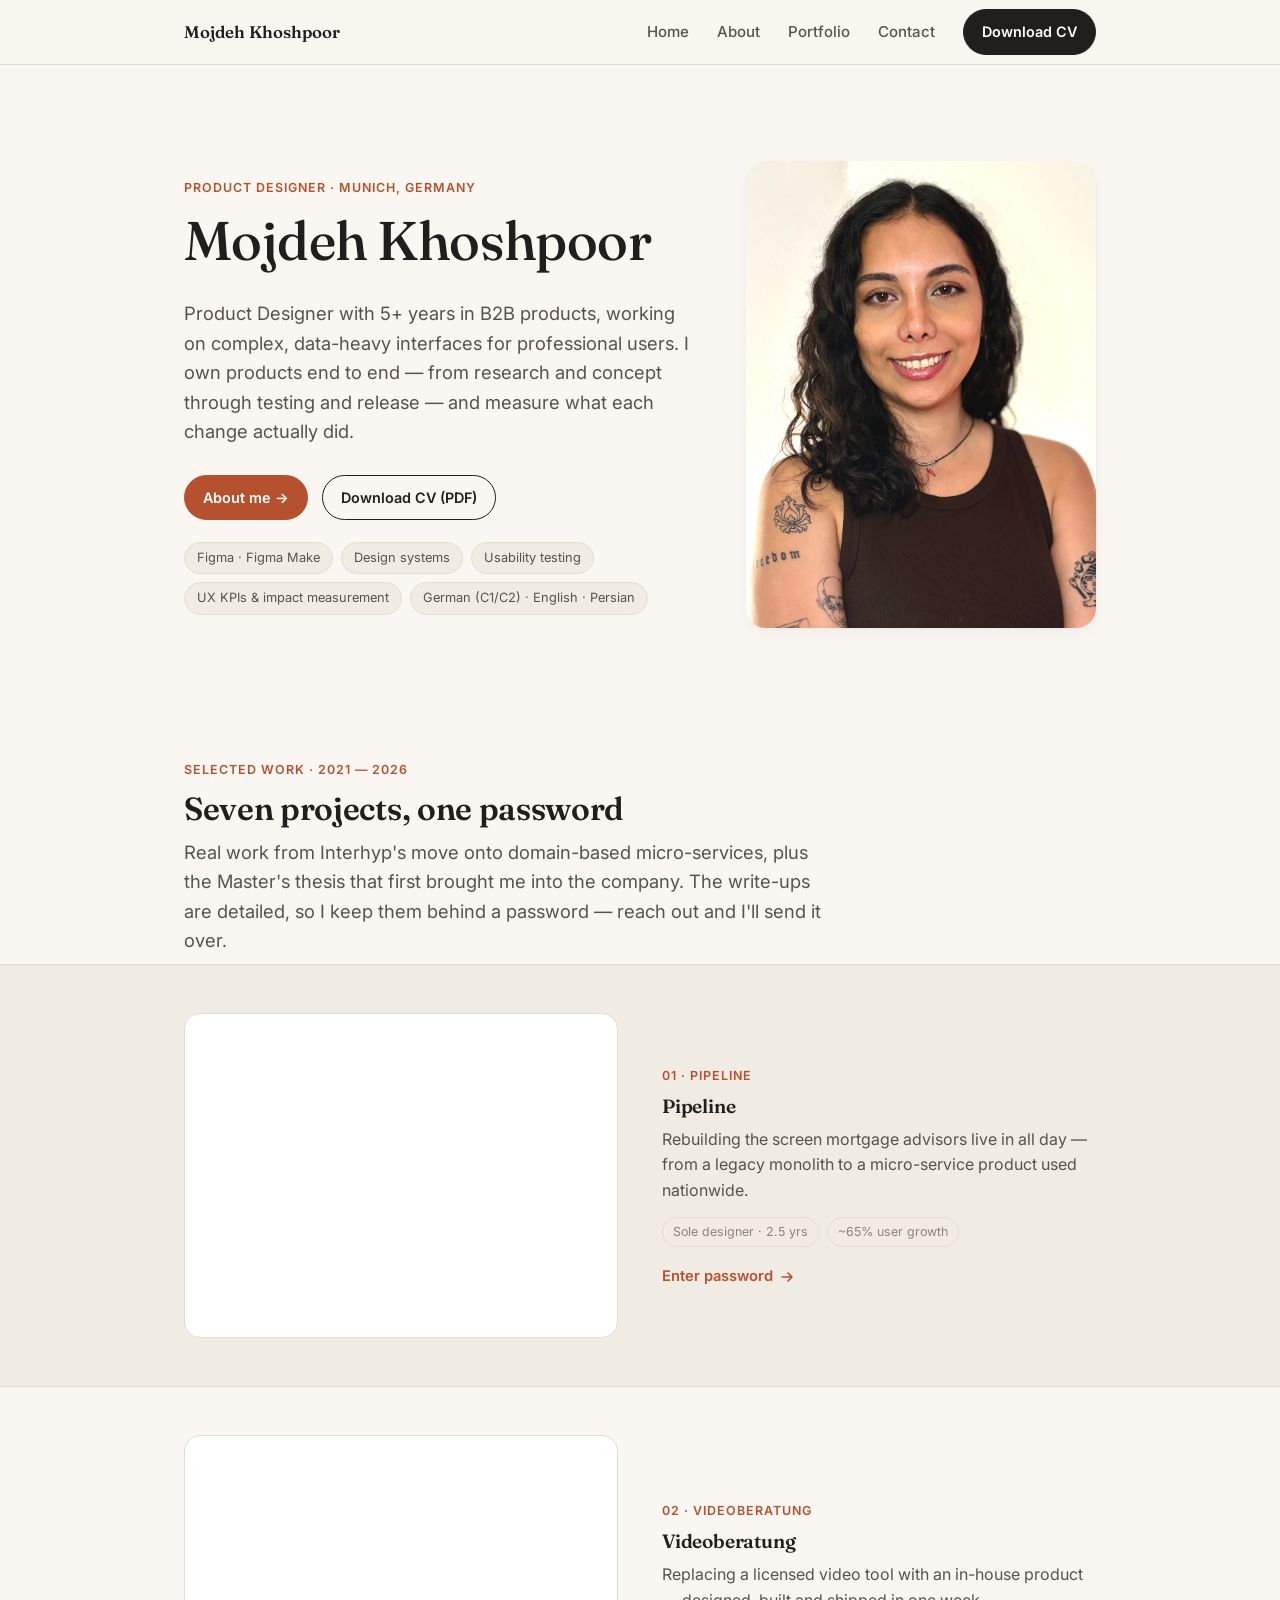
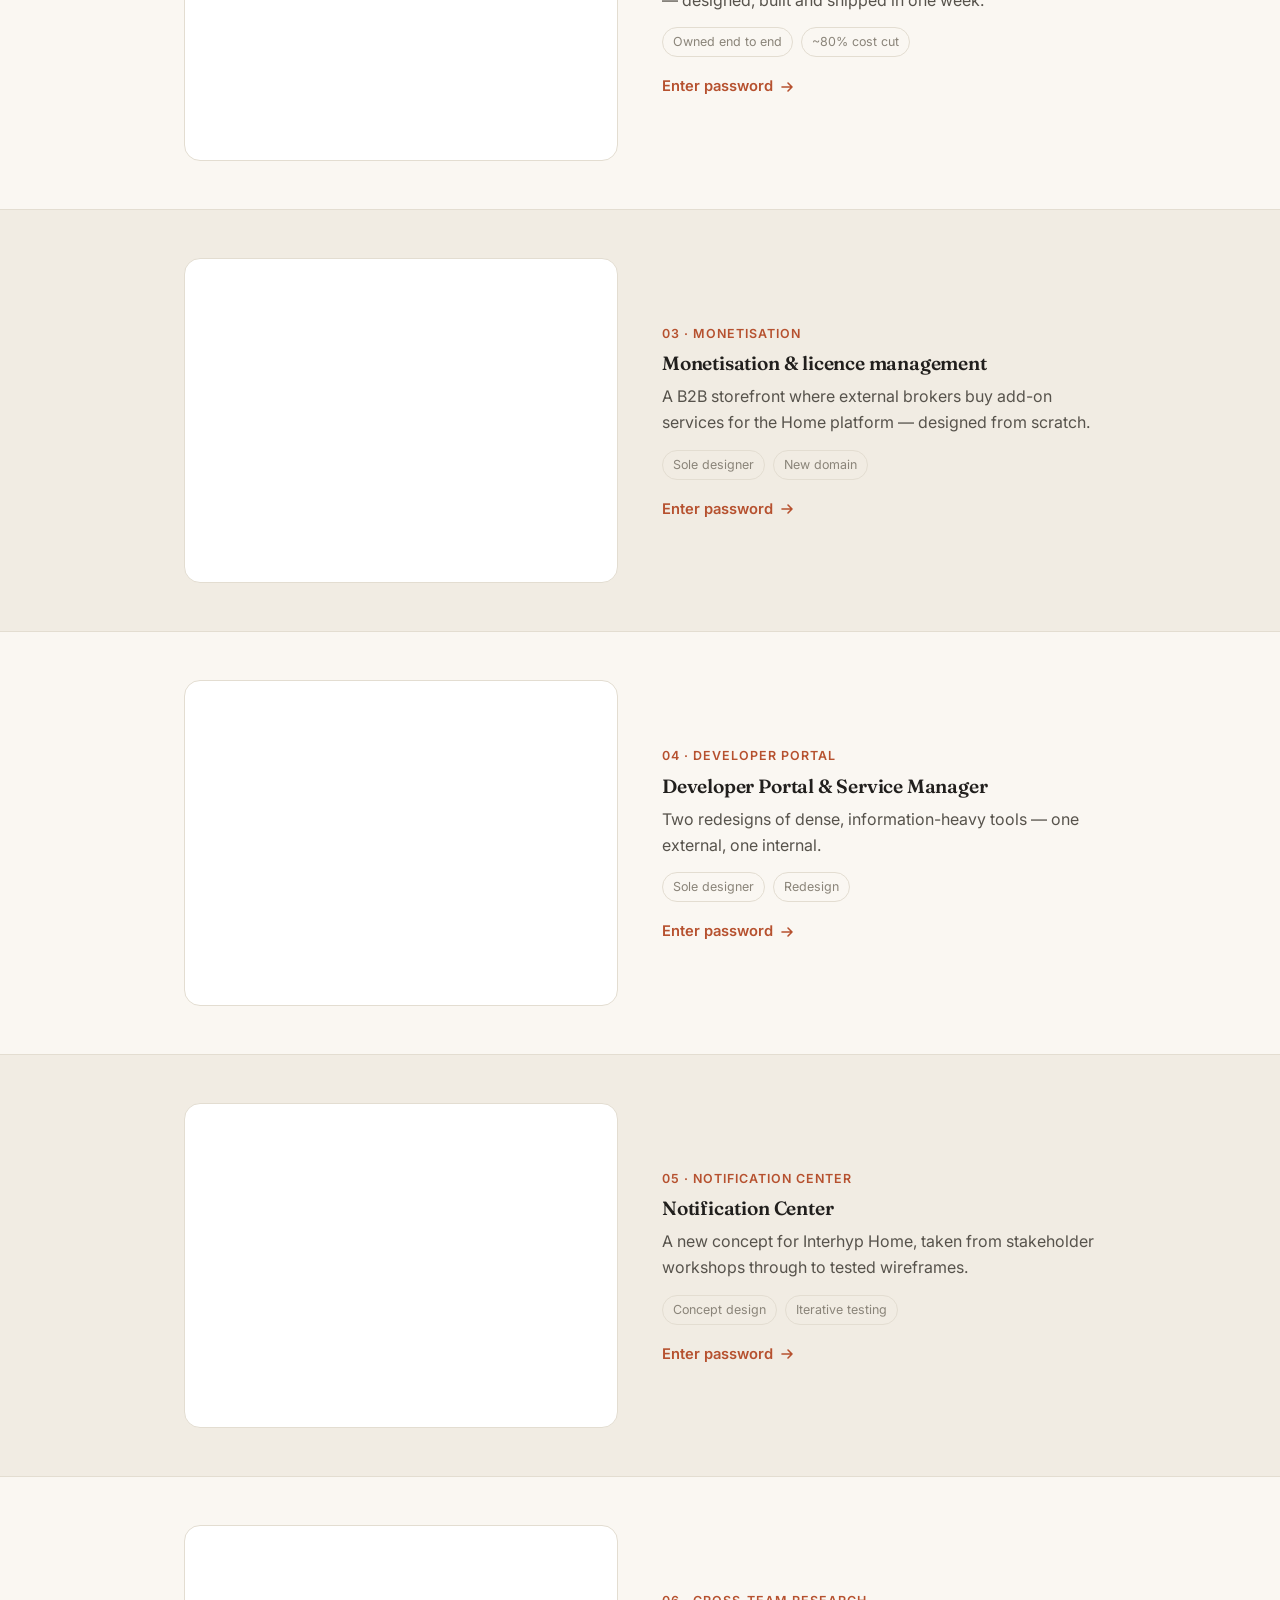
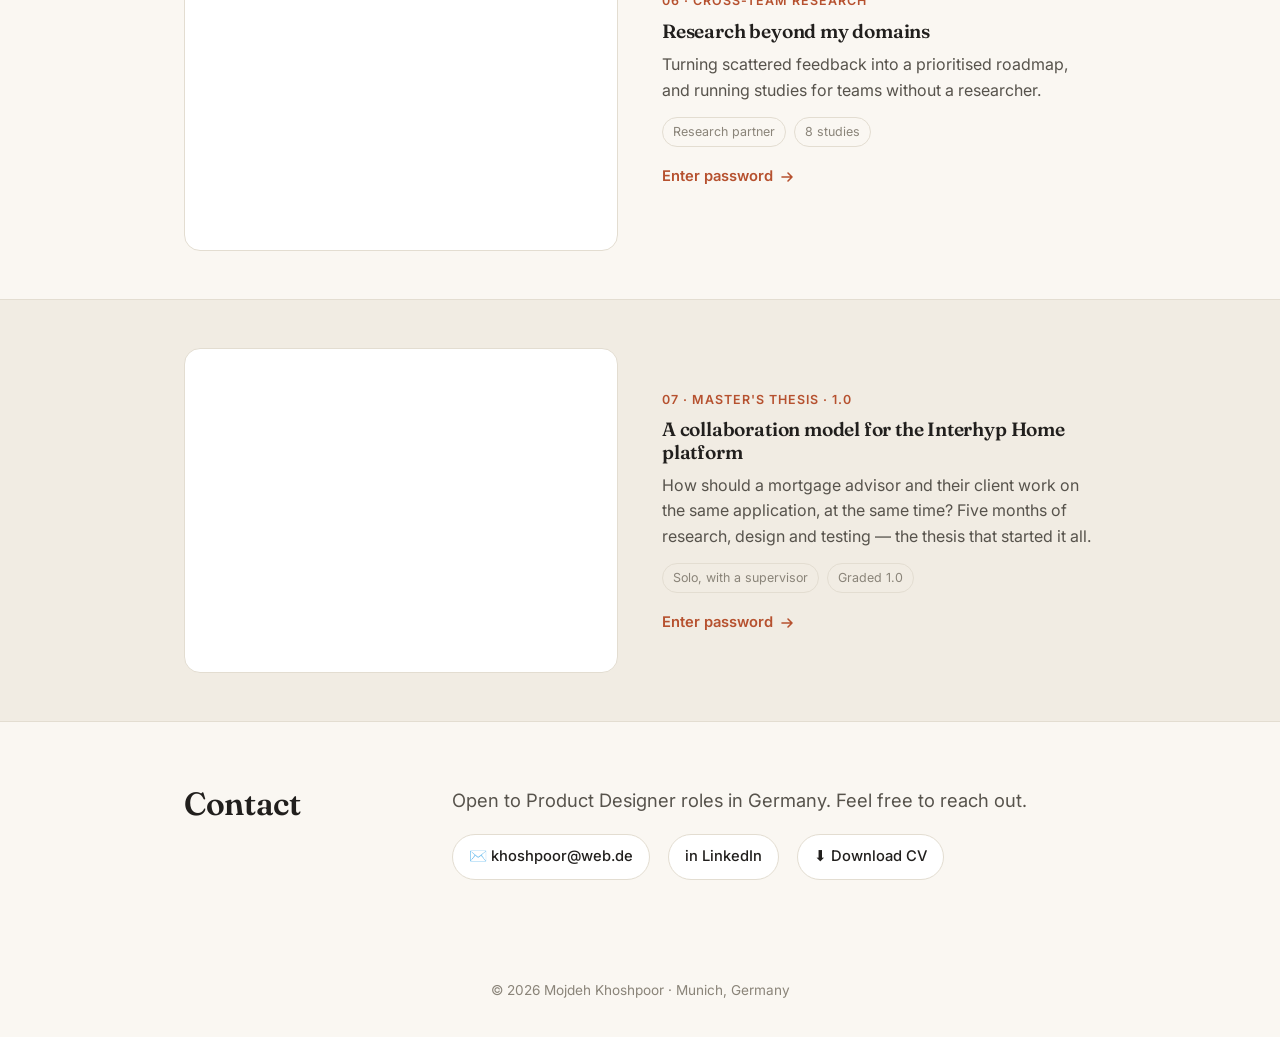
==== commit 095f092b: "Update index.html" ====
--- a/index.html
+++ b/index.html
@@ -1,5 +1,4 @@
 <!doctype html>
-<html lang="en"><!doctype html>
 <html lang="en">
 <head>
 <meta charset="UTF-8">
@@ -20,8 +19,8 @@
     <button class="menu-toggle" id="menuToggle" aria-label="Toggle menu">☰</button>
     <div class="nav-links" id="navLinks">
       <ul>
-        <li><a class="navlink" href="#about">About</a></li>
-        <li><a class="navlink" href="#experience">Experience</a></li>
+        <li><a class="navlink" href="index.html">Home</a></li>
+        <li><a class="navlink" href="about.html">About</a></li>
         <li><a class="navlink" href="portfolio.html">Portfolio</a></li>
         <li><a class="navlink" href="#contact">Contact</a></li>
       </ul>
@@ -37,7 +36,7 @@
       <h1>Mojdeh Khoshpoor</h1>
       <p class="lede">Product Designer with 5+ years in B2B products, working on complex, data-heavy interfaces for professional users. I own products end to end — from research and concept through testing and release — and measure what each change actually did.</p>
       <div class="hero-actions">
-        <a class="btn btn-accent" href="portfolio.html">View portfolio →</a>
+        <a class="btn btn-accent" href="about.html">About me →</a>
         <a class="btn btn-outline" href="assets/pdf/Mojdeh_Khoshpoor_CV.pdf" download>Download CV (PDF)</a>
       </div>
       <div class="hero-tags">
@@ -52,117 +51,108 @@
   </div>
 </header>
 
-<section id="about">
-  <div class="wrap two-col">
-    <h2>About</h2>
-    <div>
-      <p class="lede">I'm a Product Designer based in Munich, currently at Interhyp Gruppe, one of Germany's largest mortgage platforms. I design for people who use a product every day to do serious work — mortgage advisors, brokers, internal teams — where clarity, trust and speed matter more than novelty.</p>
-      <p>I hold a Master of Arts in Interactive Media Systems from Technische Hochschule Augsburg (grade 1.0), with a thesis built in collaboration with Interhyp on collaborative UX for a B2B platform — the full case study is in the password-protected part of my portfolio. Before Munich, I worked as a visual and UI designer in Tehran.</p>
-      <p>I care about being able to say what a design change actually did, not just that it shipped — which is why I built the UX team's KPI framework at Interhyp. I'm currently looking for my next Product Designer role, ideally one that grows into leading a design team and shaping the process behind it.</p>
-    </div>
+<section class="work-intro">
+  <div class="wrap">
+    <span class="eyebrow">Selected Work · 2021 — 2026</span>
+    <h2>Seven projects, one password</h2>
+    <p class="lede">Real work from Interhyp's move onto domain-based micro-services, plus the Master's thesis that first brought me into the company. The write-ups are detailed, so I keep them behind a password — reach out and I'll send it over.</p>
   </div>
 </section>
 
-<section id="experience">
-  <div class="wrap two-col">
-    <h2>Experience</h2>
-    <div>
+<div class="work-rows">
 
-      <div class="job">
-        <div class="job-head">
-          <h3>Interhyp Gruppe, Munich</h3>
-          <span class="job-time">2022 — Present</span>
-        </div>
-        <div class="job-role">Product Designer</div>
-        <ul>
-          <li>Rebuilt the workspace mortgage advisors use all day, now serving tens of thousands of brokers nationwide; active users grew <b>~65%</b> in its first three months.</li>
-          <li>Built the UX team's KPI framework, making the impact of every design and redesign measurable rather than argued.</li>
-          <li>Designed the in-house video consultation product that replaced a licensed tool, cutting annual spend <b>~80%</b>; consultations grew <b>~50%</b> month-on-month, with <b>86%</b> run camera-on.</li>
-          <li>Designed a holiday-coverage feature that turned manual task handover into an automated 3-click flow.</li>
-          <li>Designed a B2B storefront and licence management from scratch.</li>
-        </ul>
-      </div>
-
-      <div class="job">
-        <div class="job-head">
-          <h3>Interhyp Gruppe, Munich</h3>
-          <span class="job-time">2021 — 2022</span>
-        </div>
-        <div class="job-role">Working Student, Product Design</div>
-        <ul>
-          <li>Joined the UX team supporting the domains that later became my full-time ownership, including early work on the pipeline that would take four years to build out.</li>
-        </ul>
-      </div>
-
-      <div class="job">
-        <div class="job-head">
-          <h3>Sishemi, Tehran</h3>
-          <span class="job-time">2019 — 2020</span>
-        </div>
-        <div class="job-role">Visual &amp; UI Designer</div>
-      </div>
-
-      <div class="job">
-        <div class="job-head">
-          <h3>The Innotech, Tehran</h3>
-          <span class="job-time">2018 — 2019</span>
-        </div>
-        <div class="job-role">UX/UI Designer</div>
-      </div>
-
-    </div>
-  </div>
-</section>
-
-<section id="skills">
-  <div class="wrap two-col">
-    <h2>Skills</h2>
-    <div class="skills-grid">
-      <div class="skill-card">
-        <h3>Design</h3>
-        <p>Figma, Figma Make, Miro, Design Systems, Prototyping, AI-assisted design workflows</p>
-      </div>
-      <div class="skill-card">
-        <h3>Research</h3>
-        <p>Moderated usability testing, user interviews, workshop facilitation, information architecture, behavioural analytics (Contentsquare)</p>
-      </div>
-      <div class="skill-card">
-        <h3>Ways of working</h3>
-        <p>Product ownership, design KPIs &amp; impact measurement, agile squads, stakeholder alignment, iterative delivery</p>
+  <div class="work-row">
+    <div class="wrap">
+      <div class="work-row-media"><img src="assets/img/pipeline/cover.jpg" alt="" onerror="this.style.display='none'"></div>
+      <div class="work-row-body">
+        <span class="eyebrow">01 · Pipeline</span>
+        <h3>Pipeline</h3>
+        <p>Rebuilding the screen mortgage advisors live in all day — from a legacy monolith to a micro-service product used nationwide.</p>
+        <div class="work-row-meta"><span>Sole designer · 2.5 yrs</span><span>~65% user growth</span></div>
+        <a class="work-row-cta" href="portfolio.html#pipeline">Enter password <svg width="16" height="16" viewBox="0 0 16 16" fill="none"><path d="M3 8h10M9 4l4 4-4 4" stroke="currentColor" stroke-width="1.6" stroke-linecap="round" stroke-linejoin="round"/></svg></a>
       </div>
     </div>
   </div>
-</section>
 
-<section id="education">
-  <div class="wrap two-col">
-    <h2>Education</h2>
-    <div>
-      <div class="edu-item">
-        <h3>M.A. Interactive Media Systems</h3>
-        <div class="edu-meta">Technische Hochschule Augsburg · 2020 — 2022 · focus on UX · thesis with Interhyp, graded 1.0</div>
-      </div>
-      <div class="edu-item">
-        <h3>B.Sc. Industrial &amp; Product Design</h3>
-        <div class="edu-meta">Iran University of Science and Technology · 2014 — 2018</div>
+  <div class="work-row">
+    <div class="wrap">
+      <div class="work-row-media"><img src="assets/img/videoberatung/cover.jpg" alt="" onerror="this.style.display='none'"></div>
+      <div class="work-row-body">
+        <span class="eyebrow">02 · Videoberatung</span>
+        <h3>Videoberatung</h3>
+        <p>Replacing a licensed video tool with an in-house product — designed, built and shipped in one week.</p>
+        <div class="work-row-meta"><span>Owned end to end</span><span>~80% cost cut</span></div>
+        <a class="work-row-cta" href="portfolio.html#videoberatung">Enter password <svg width="16" height="16" viewBox="0 0 16 16" fill="none"><path d="M3 8h10M9 4l4 4-4 4" stroke="currentColor" stroke-width="1.6" stroke-linecap="round" stroke-linejoin="round"/></svg></a>
       </div>
     </div>
   </div>
-</section>
 
-<section id="portfolio-teaser">
-  <div class="wrap">
-    <h2>Portfolio</h2>
-    <div class="pf-card">
-      <div>
-        <span class="lock-badge">🔒 Password protected</span>
-        <h3>A collaboration model for the Interhyp Home platform</h3>
-        <p>A master's thesis case study built on a real Interhyp project: designing how mortgage advisors and clients collaborate on the same application in real time — from competitive research and personas through two rounds of usability testing.</p>
+  <div class="work-row">
+    <div class="wrap">
+      <div class="work-row-media"><img src="assets/img/monetisation/cover.jpg" alt="" onerror="this.style.display='none'"></div>
+      <div class="work-row-body">
+        <span class="eyebrow">03 · Monetisation</span>
+        <h3>Monetisation &amp; licence management</h3>
+        <p>A B2B storefront where external brokers buy add-on services for the Home platform — designed from scratch.</p>
+        <div class="work-row-meta"><span>Sole designer</span><span>New domain</span></div>
+        <a class="work-row-cta" href="portfolio.html#monetisation">Enter password <svg width="16" height="16" viewBox="0 0 16 16" fill="none"><path d="M3 8h10M9 4l4 4-4 4" stroke="currentColor" stroke-width="1.6" stroke-linecap="round" stroke-linejoin="round"/></svg></a>
       </div>
-      <a class="btn btn-accent" href="portfolio.html">View case study →</a>
     </div>
   </div>
-</section>
+
+  <div class="work-row">
+    <div class="wrap">
+      <div class="work-row-media"><img src="assets/img/developer-portal/cover.jpg" alt="" onerror="this.style.display='none'"></div>
+      <div class="work-row-body">
+        <span class="eyebrow">04 · Developer Portal</span>
+        <h3>Developer Portal &amp; Service Manager</h3>
+        <p>Two redesigns of dense, information-heavy tools — one external, one internal.</p>
+        <div class="work-row-meta"><span>Sole designer</span><span>Redesign</span></div>
+        <a class="work-row-cta" href="portfolio.html#developer-portal">Enter password <svg width="16" height="16" viewBox="0 0 16 16" fill="none"><path d="M3 8h10M9 4l4 4-4 4" stroke="currentColor" stroke-width="1.6" stroke-linecap="round" stroke-linejoin="round"/></svg></a>
+      </div>
+    </div>
+  </div>
+
+  <div class="work-row">
+    <div class="wrap">
+      <div class="work-row-media"><img src="assets/img/notification-center/cover.jpg" alt="" onerror="this.style.display='none'"></div>
+      <div class="work-row-body">
+        <span class="eyebrow">05 · Notification Center</span>
+        <h3>Notification Center</h3>
+        <p>A new concept for Interhyp Home, taken from stakeholder workshops through to tested wireframes.</p>
+        <div class="work-row-meta"><span>Concept design</span><span>Iterative testing</span></div>
+        <a class="work-row-cta" href="portfolio.html#notification-center">Enter password <svg width="16" height="16" viewBox="0 0 16 16" fill="none"><path d="M3 8h10M9 4l4 4-4 4" stroke="currentColor" stroke-width="1.6" stroke-linecap="round" stroke-linejoin="round"/></svg></a>
+      </div>
+    </div>
+  </div>
+
+  <div class="work-row">
+    <div class="wrap">
+      <div class="work-row-media"><img src="assets/img/research/cover.jpg" alt="" onerror="this.style.display='none'"></div>
+      <div class="work-row-body">
+        <span class="eyebrow">06 · Cross-team research</span>
+        <h3>Research beyond my domains</h3>
+        <p>Turning scattered feedback into a prioritised roadmap, and running studies for teams without a researcher.</p>
+        <div class="work-row-meta"><span>Research partner</span><span>8 studies</span></div>
+        <a class="work-row-cta" href="portfolio.html#research">Enter password <svg width="16" height="16" viewBox="0 0 16 16" fill="none"><path d="M3 8h10M9 4l4 4-4 4" stroke="currentColor" stroke-width="1.6" stroke-linecap="round" stroke-linejoin="round"/></svg></a>
+      </div>
+    </div>
+  </div>
+
+  <div class="work-row">
+    <div class="wrap">
+      <div class="work-row-media"><img src="assets/img/process-diagram.jpg" alt="" onerror="this.style.display='none'"></div>
+      <div class="work-row-body">
+        <span class="eyebrow">07 · Master's thesis · 1.0</span>
+        <h3>A collaboration model for the Interhyp Home platform</h3>
+        <p>How should a mortgage advisor and their client work on the same application, at the same time? Five months of research, design and testing — the thesis that started it all.</p>
+        <div class="work-row-meta"><span>Solo, with a supervisor</span><span>Graded 1.0</span></div>
+        <a class="work-row-cta" href="portfolio.html#thesis">Enter password <svg width="16" height="16" viewBox="0 0 16 16" fill="none"><path d="M3 8h10M9 4l4 4-4 4" stroke="currentColor" stroke-width="1.6" stroke-linecap="round" stroke-linejoin="round"/></svg></a>
+      </div>
+    </div>
+  </div>
+
+</div>
 
 <section id="contact">
   <div class="wrap two-col">
@@ -186,189 +176,3 @@
 <script src="assets/js/main.js"></script>
 </body>
 </html>
-
-<head>
-<meta charset="UTF-8">
-<meta name="viewport" content="width=device-width, initial-scale=1">
-<title>Mojdeh Khoshpoor — Product Designer</title>
-<meta name="description" content="Mojdeh Khoshpoor, Product Designer in Munich. CV, experience and case studies.">
-<link rel="icon" href="data:,">
-<link rel="preconnect" href="https://fonts.googleapis.com">
-<link rel="preconnect" href="https://fonts.gstatic.com" crossorigin>
-<link href="https://fonts.googleapis.com/css2?family=Fraunces:opsz,wght@9..144,500;9..144,600&family=Inter:wght@400;500;600;700&display=swap" rel="stylesheet">
-<link rel="stylesheet" href="assets/css/style.css">
-</head>
-<body>
-
-<nav class="nav">
-  <div class="wrap">
-    <a class="brand" href="#top">Mojdeh Khoshpoor</a>
-    <button class="menu-toggle" id="menuToggle" aria-label="Toggle menu">☰</button>
-    <div class="nav-links" id="navLinks">
-      <ul>
-        <li><a class="navlink" href="#about">About</a></li>
-        <li><a class="navlink" href="#experience">Experience</a></li>
-        <li><a class="navlink" href="portfolio.html">Portfolio</a></li>
-        <li><a class="navlink" href="#contact">Contact</a></li>
-      </ul>
-      <a class="btn" href="assets/pdf/Mojdeh_Khoshpoor_CV.pdf" download>Download CV</a>
-    </div>
-  </div>
-</nav>
-
-<header class="hero" id="top">
-  <div class="wrap">
-    <div>
-      <span class="eyebrow">Product Designer · Munich, Germany</span>
-      <h1>Mojdeh Khoshpoor</h1>
-      <p class="lede">Product Designer with 5+ years in B2B products, working on complex, data-heavy interfaces for professional users. I own products end to end — from research and concept through testing and release — and measure what each change actually did.</p>
-      <div class="hero-actions">
-        <a class="btn btn-accent" href="portfolio.html">View portfolio →</a>
-        <a class="btn btn-outline" href="assets/pdf/Mojdeh_Khoshpoor_CV.pdf" download>Download CV (PDF)</a>
-      </div>
-      <div class="hero-tags">
-        <span class="tag">Figma · Figma Make</span>
-        <span class="tag">Design systems</span>
-        <span class="tag">Usability testing</span>
-        <span class="tag">UX KPIs &amp; impact measurement</span>
-        <span class="tag">German (C1/C2) · English · Persian</span>
-      </div>
-    </div>
-    <img class="hero-photo" src="assets/img/headshot.jpg" alt="Portrait of Mojdeh Khoshpoor">
-  </div>
-</header>
-
-<section id="about">
-  <div class="wrap two-col">
-    <h2>About</h2>
-    <div>
-      <p class="lede">I'm a Product Designer based in Munich, currently at Interhyp Gruppe, one of Germany's largest mortgage platforms. I design for people who use a product every day to do serious work — mortgage advisors, brokers, internal teams — where clarity, trust and speed matter more than novelty.</p>
-      <p>I hold a Master of Arts in Interactive Media Systems from Technische Hochschule Augsburg (grade 1.0), with a thesis built in collaboration with Interhyp on collaborative UX for a B2B platform — the full case study is in the password-protected part of my portfolio. Before Munich, I worked as a visual and UI designer in Tehran.</p>
-      <p>I care about being able to say what a design change actually did, not just that it shipped — which is why I built the UX team's KPI framework at Interhyp. I'm currently looking for my next Product Designer role, ideally one that grows into leading a design team and shaping the process behind it.</p>
-    </div>
-  </div>
-</section>
-
-<section id="experience">
-  <div class="wrap two-col">
-    <h2>Experience</h2>
-    <div>
-
-      <div class="job">
-        <div class="job-head">
-          <h3>Interhyp Gruppe, Munich</h3>
-          <span class="job-time">2022 — Present</span>
-        </div>
-        <div class="job-role">Product Designer</div>
-        <ul>
-          <li>Rebuilt the workspace mortgage advisors use all day, now serving tens of thousands of brokers nationwide; active users grew <b>~65%</b> in its first three months.</li>
-          <li>Built the UX team's KPI framework, making the impact of every design and redesign measurable rather than argued.</li>
-          <li>Designed the in-house video consultation product that replaced a licensed tool, cutting annual spend <b>~80%</b>; consultations grew <b>~50%</b> month-on-month, with <b>86%</b> run camera-on.</li>
-          <li>Designed a holiday-coverage feature that turned manual task handover into an automated 3-click flow.</li>
-          <li>Designed a B2B storefront and licence management from scratch.</li>
-        </ul>
-      </div>
-
-      <div class="job">
-        <div class="job-head">
-          <h3>Interhyp Gruppe, Munich</h3>
-          <span class="job-time">2021 — 2022</span>
-        </div>
-        <div class="job-role">Working Student, Product Design</div>
-        <ul>
-          <li>Joined the UX team supporting the domains that later became my full-time ownership, including early work on the pipeline that would take four years to build out.</li>
-        </ul>
-      </div>
-
-      <div class="job">
-        <div class="job-head">
-          <h3>Sishemi, Tehran</h3>
-          <span class="job-time">2019 — 2020</span>
-        </div>
-        <div class="job-role">Visual &amp; UI Designer</div>
-      </div>
-
-      <div class="job">
-        <div class="job-head">
-          <h3>The Innotech, Tehran</h3>
-          <span class="job-time">2018 — 2019</span>
-        </div>
-        <div class="job-role">UX/UI Designer</div>
-      </div>
-
-    </div>
-  </div>
-</section>
-
-<section id="skills">
-  <div class="wrap two-col">
-    <h2>Skills</h2>
-    <div class="skills-grid">
-      <div class="skill-card">
-        <h3>Design</h3>
-        <p>Figma, Figma Make, Miro, Design Systems, Prototyping, AI-assisted design workflows</p>
-      </div>
-      <div class="skill-card">
-        <h3>Research</h3>
-        <p>Moderated usability testing, user interviews, workshop facilitation, information architecture, behavioural analytics (Contentsquare)</p>
-      </div>
-      <div class="skill-card">
-        <h3>Ways of working</h3>
-        <p>Product ownership, design KPIs &amp; impact measurement, agile squads, stakeholder alignment, iterative delivery</p>
-      </div>
-    </div>
-  </div>
-</section>
-
-<section id="education">
-  <div class="wrap two-col">
-    <h2>Education</h2>
-    <div>
-      <div class="edu-item">
-        <h3>M.A. Interactive Media Systems</h3>
-        <div class="edu-meta">Technische Hochschule Augsburg · 2020 — 2022 · focus on UX · thesis with Interhyp, graded 1.0</div>
-      </div>
-      <div class="edu-item">
-        <h3>B.Sc. Industrial &amp; Product Design</h3>
-        <div class="edu-meta">Iran University of Science and Technology · 2014 — 2018</div>
-      </div>
-    </div>
-  </div>
-</section>
-
-<section id="portfolio-teaser">
-  <div class="wrap">
-    <h2>Portfolio</h2>
-    <div class="pf-card">
-      <div>
-        <span class="lock-badge">🔒 Password protected</span>
-        <h3>A collaboration model for the Interhyp Home platform</h3>
-        <p>A master's thesis case study built on a real Interhyp project: designing how mortgage advisors and clients collaborate on the same application in real time — from competitive research and personas through two rounds of usability testing.</p>
-      </div>
-      <a class="btn btn-accent" href="portfolio.html">View case study →</a>
-    </div>
-  </div>
-</section>
-
-<section id="contact">
-  <div class="wrap two-col">
-    <h2>Contact</h2>
-    <div>
-      <p class="lede">Open to Product Designer roles in Germany. Feel free to reach out.</p>
-      <div class="contact-links">
-        <a href="mailto:khoshpoor@web.de">✉️ khoshpoor@web.de</a>
-        <a href="https://linkedin.com/in/mkhoshpoor" target="_blank" rel="noopener">in LinkedIn</a>
-        <a href="assets/pdf/Mojdeh_Khoshpoor_CV.pdf" download>⬇ Download CV</a>
-      </div>
-    </div>
-  </div>
-</section>
-
-<footer>
-  © <span id="year"></span> Mojdeh Khoshpoor · Munich, Germany
-</footer>
-
-<script>document.getElementById('year').textContent = new Date().getFullYear();</script>
-<script src="assets/js/main.js"></script>
-</body>
-</html>
--- a/assets/css/style.css
+++ b/assets/css/style.css
@@ -16,7 +16,7 @@
   --maxw: 960px;
   --serif: "Fraunces", Georgia, serif;
   --sans: "Inter", -apple-system, BlinkMacSystemFont, "Segoe UI", sans-serif;
-  --shadow: 0 1px 2px rgba(33,31,29,0.04), 0 8px 24px rgba(33,31,29,0.06);
+  --shadow: 0 1px 2px rgba(33,31,29,0.03), 0 6px 16px rgba(33,31,29,0.04);
 }
 
 *{ box-sizing:border-box; }
@@ -163,6 +163,41 @@
   font-size:0.78rem; font-weight:600; color:var(--accent);
   background:var(--accent-soft); padding:5px 11px; border-radius:999px; margin-bottom:14px;
 }
+
+/* ---------- selected work (homepage project rows) ---------- */
+.work-intro{ padding:64px 0 8px; }
+.work-intro h2{ margin-bottom:10px; }
+.work-intro .lede{ max-width:640px; margin-bottom:0; }
+
+.work-row{ padding:48px 0; border-top:1px solid var(--line); }
+.work-row:nth-child(odd){ background:var(--bg-alt); }
+.work-row .wrap{
+  display:grid; grid-template-columns: 1fr 1fr; gap:44px; align-items:center;
+}
+.work-row-media{
+  border-radius:16px; overflow:hidden; background:var(--card);
+  border:1px solid var(--line); aspect-ratio:4/3;
+  display:flex; align-items:center; justify-content:center;
+}
+.work-row-media img{
+  width:100%; height:100%; object-fit:cover; display:block;
+}
+.work-row-body .eyebrow{ margin-bottom:0.7em; }
+.work-row-body h3{ margin-bottom:10px; }
+.work-row-body p{ margin-bottom:0; }
+.work-row-meta{
+  display:flex; gap:8px; flex-wrap:wrap; margin-top:14px;
+}
+.work-row-meta span{
+  font-size:0.78rem; color:var(--ink-faint);
+  border:1px solid var(--line); padding:4px 10px; border-radius:999px;
+}
+.work-row-cta{
+  display:inline-flex; align-items:center; gap:6px; margin-top:18px;
+  font-weight:600; font-size:0.92rem; color:var(--accent); text-decoration:none;
+}
+.work-row-cta svg{ transition:transform .15s ease; }
+.work-row-cta:hover svg{ transform:translateX(3px); }
 
 /* contact / footer */
 .contact-links{ display:flex; gap:18px; flex-wrap:wrap; margin-top:18px; }
@@ -195,6 +230,8 @@
   .nav-links .btn{ display:none; }
   .nav-links.open .btn{ display:inline-flex; margin-top:8px; }
   .pf-card{ grid-template-columns:1fr; text-align:left; }
+  .work-row .wrap{ grid-template-columns:1fr; }
+  .work-row-media{ order:-1; }
 }
 
 /* ============================================
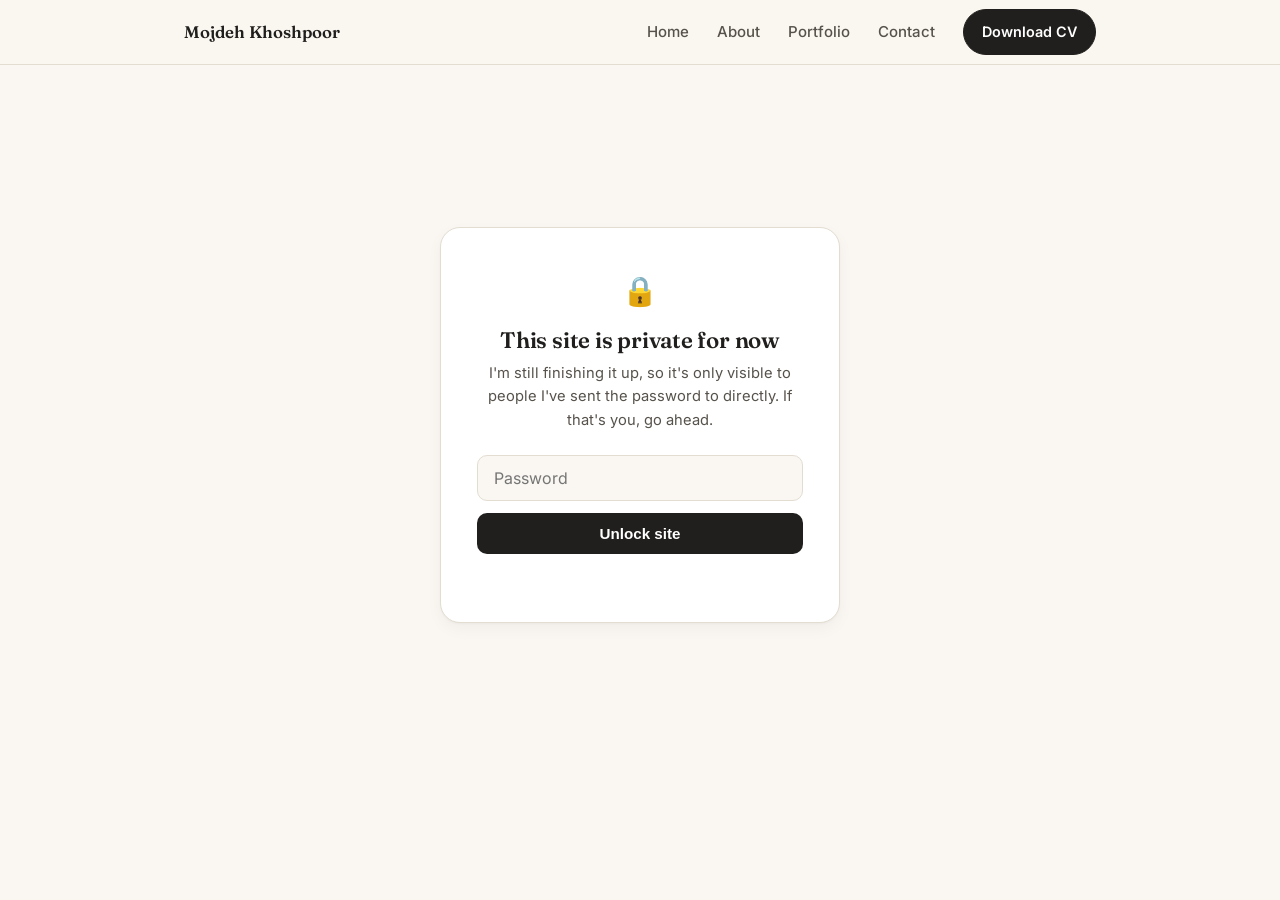
==== commit f87ed1db: "Update index.html" ====
--- a/index.html
+++ b/index.html
@@ -28,6 +28,23 @@
     </div>
   </div>
 </nav>
+
+<!-- ============ PASSWORD GATE ============ -->
+<div class="gate" id="gate">
+  <div class="gate-card">
+    <div class="icon">🔒</div>
+    <h2>This site is private for now</h2>
+    <p>I'm still finishing it up, so it's only visible to people I've sent the password to directly. If that's you, go ahead.</p>
+    <form class="gate-form" id="gate-form">
+      <input type="password" id="gate-password" placeholder="Password" autocomplete="off" required>
+      <button type="submit">Unlock site</button>
+      <div class="gate-error" id="gate-error"></div>
+    </form>
+  </div>
+</div>
+
+<!-- ============ SITE CONTENT ============ -->
+<div id="case-content" class="hidden">
 
 <header class="hero" id="top">
   <div class="wrap">
@@ -172,7 +189,10 @@
   © <span id="year"></span> Mojdeh Khoshpoor · Munich, Germany
 </footer>
 
+</div>
+
 <script>document.getElementById('year').textContent = new Date().getFullYear();</script>
 <script src="assets/js/main.js"></script>
+<script src="assets/js/gate.js"></script>
 </body>
 </html>
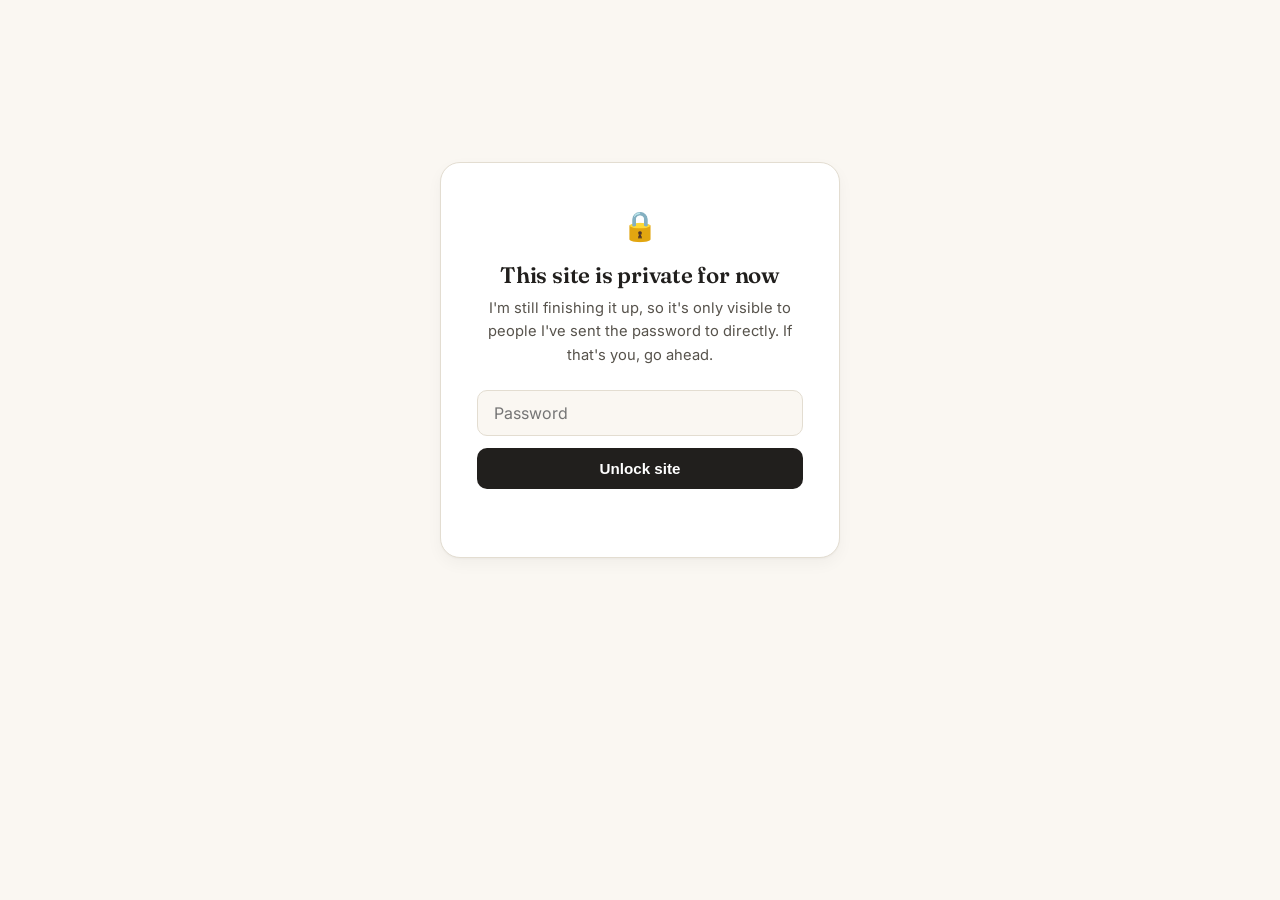
==== commit d8f5d8fa: "Update index.html" ====
--- a/index.html
+++ b/index.html
@@ -12,22 +12,6 @@
 <link rel="stylesheet" href="assets/css/style.css">
 </head>
 <body>
-
-<nav class="nav">
-  <div class="wrap">
-    <a class="brand" href="#top">Mojdeh Khoshpoor</a>
-    <button class="menu-toggle" id="menuToggle" aria-label="Toggle menu">☰</button>
-    <div class="nav-links" id="navLinks">
-      <ul>
-        <li><a class="navlink" href="index.html">Home</a></li>
-        <li><a class="navlink" href="about.html">About</a></li>
-        <li><a class="navlink" href="portfolio.html">Portfolio</a></li>
-        <li><a class="navlink" href="#contact">Contact</a></li>
-      </ul>
-      <a class="btn" href="assets/pdf/Mojdeh_Khoshpoor_CV.pdf" download>Download CV</a>
-    </div>
-  </div>
-</nav>
 
 <!-- ============ PASSWORD GATE ============ -->
 <div class="gate" id="gate">
@@ -45,6 +29,22 @@
 
 <!-- ============ SITE CONTENT ============ -->
 <div id="case-content" class="hidden">
+
+<nav class="nav">
+  <div class="wrap">
+    <a class="brand" href="#top">Mojdeh Khoshpoor</a>
+    <button class="menu-toggle" id="menuToggle" aria-label="Toggle menu">☰</button>
+    <div class="nav-links" id="navLinks">
+      <ul>
+        <li><a class="navlink" href="index.html">Home</a></li>
+        <li><a class="navlink" href="about.html">About</a></li>
+        <li><a class="navlink" href="portfolio.html">Portfolio</a></li>
+        <li><a class="navlink" href="#contact">Contact</a></li>
+      </ul>
+      <a class="btn" href="assets/pdf/Mojdeh_Khoshpoor_CV.pdf" download>Download CV</a>
+    </div>
+  </div>
+</nav>
 
 <header class="hero" id="top">
   <div class="wrap">
